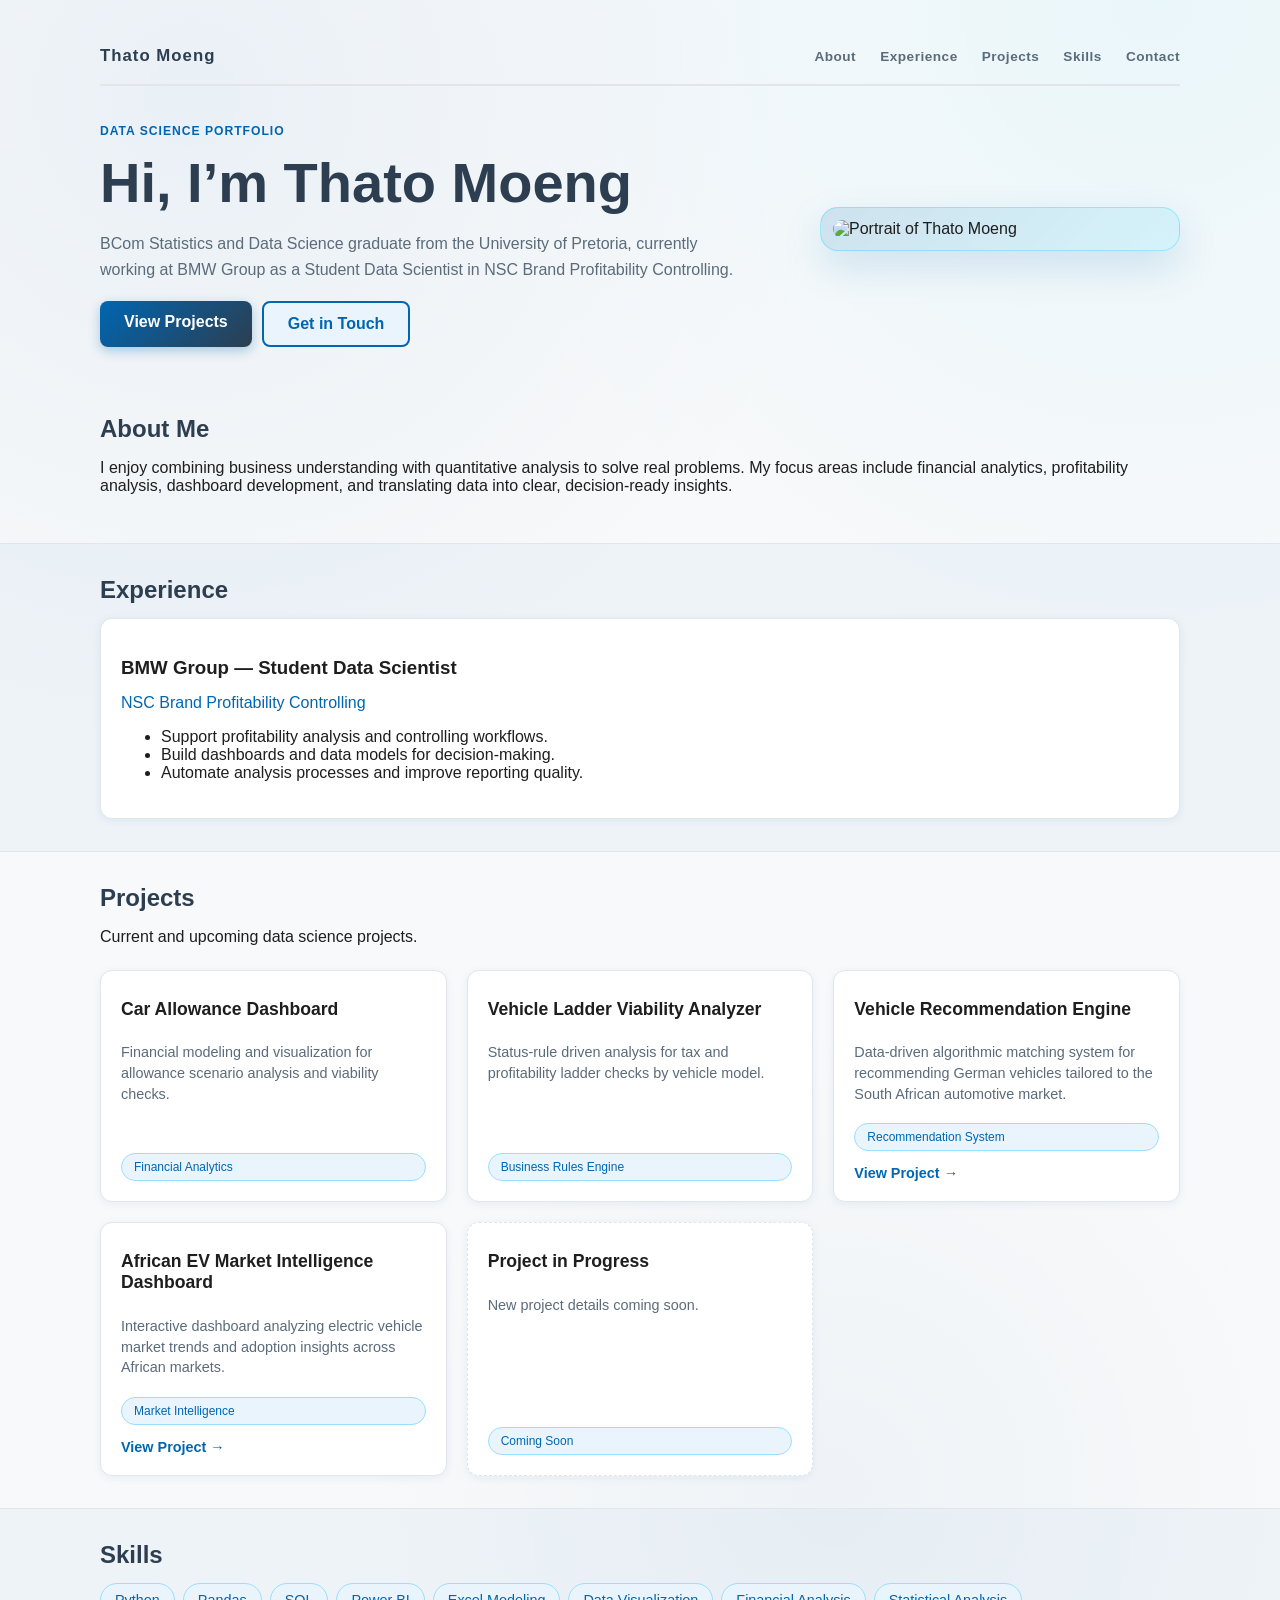
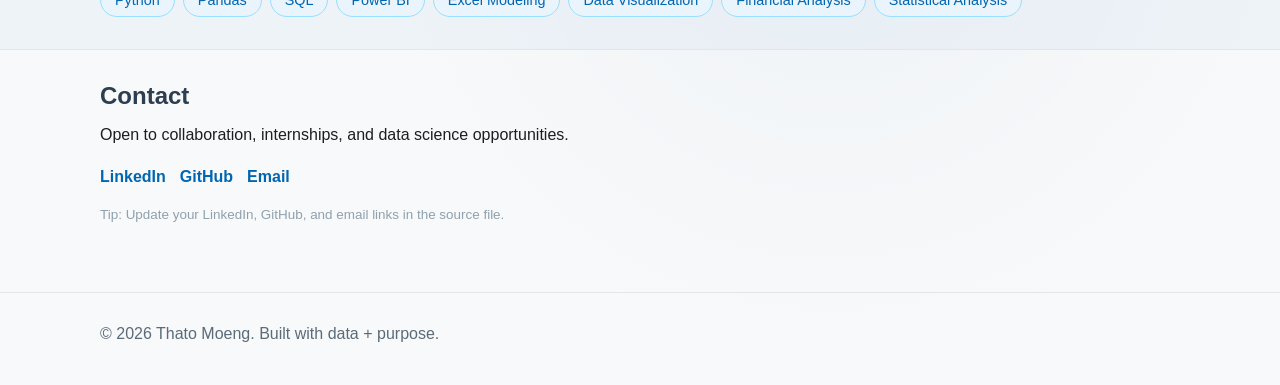
==== index.html @ dc2a7ce6 "Add files via upload" ====
<!doctype html>
<html lang="en">
<head>
  <meta charset="UTF-8" />
  <meta name="viewport" content="width=device-width, initial-scale=1.0" />
  <title>Thato Moeng | Data Science Portfolio</title>
  <meta name="description" content="Portfolio website for Thato Moeng, BCom Statistics and Data Science graduate and Student Data Scientist at BMW Group NSC." />
  <link rel="stylesheet" href="./styles.css" />
</head>
<body>
  <header class="hero">
    <nav class="nav container">
      <div class="brand">Thato Moeng</div>
      <div class="nav-links">
        <a href="#about">About</a>
        <a href="#experience">Experience</a>
        <a href="#projects">Projects</a>
        <a href="#skills">Skills</a>
        <a href="#contact">Contact</a>
      </div>
    </nav>

    <div class="hero-content container">
      <div class="hero-text">
        <p class="eyebrow">Data Science Portfolio</p>
        <h1>Hi, I’m Thato Moeng</h1>
        <p class="lead">
          BCom Statistics and Data Science graduate from the University of Pretoria,
          currently working at BMW Group as a Student Data Scientist in NSC Brand Profitability Controlling.
        </p>
        <div class="hero-actions">
          <a class="btn" href="#projects">View Projects</a>
          <a class="btn secondary" href="#contact">Get in Touch</a>
        </div>
      </div>
      <div class="hero-image-wrap">
        <img class="hero-image" src="./assets/images/thato-moeng.png" alt="Portrait of Thato Moeng" />
      </div>
    </div>
  </header>

  <main>
    <section id="about" class="section container">
      <h2>About Me</h2>
      <p>
        I enjoy combining business understanding with quantitative analysis to solve real problems.
        My focus areas include financial analytics, profitability analysis, dashboard development,
        and translating data into clear, decision-ready insights.
      </p>
    </section>

    <section id="experience" class="section section-alt">
      <div class="container">
        <h2>Experience</h2>
        <article class="card">
          <h3>BMW Group — Student Data Scientist</h3>
          <p class="meta">NSC Brand Profitability Controlling</p>
          <ul>
            <li>Support profitability analysis and controlling workflows.</li>
            <li>Build dashboards and data models for decision-making.</li>
            <li>Automate analysis processes and improve reporting quality.</li>
          </ul>
        </article>
      </div>
    </section>

    <section id="projects" class="section container">
      <div class="section-head">
        <h2>Projects</h2>
        <p>Current and upcoming data science projects.</p>
      </div>

      <div class="project-grid" id="projectGrid">
        <article class="project-card">
          <h3>Car Allowance Dashboard</h3>
          <p>Financial modeling and visualization for allowance scenario analysis and viability checks.</p>
          <span class="tag">Financial Analytics</span>
        </article>

        <article class="project-card">
          <h3>Vehicle Ladder Viability Analyzer</h3>
          <p>Status-rule driven analysis for tax and profitability ladder checks by vehicle model.</p>
          <span class="tag">Business Rules Engine</span>
        </article>

        <article class="project-card">
          <h3>Vehicle Recommendation Engine</h3>
          <p>Data-driven algorithmic matching system for recommending German vehicles tailored to the South African automotive market.</p>
          <span class="tag">Recommendation System</span>
          <a class="project-link" href="./projects/german-vehicle-recommendation/index.html" target="_blank" rel="noopener">View Project →</a>
        </article>

        <article class="project-card">
          <h3>African EV Market Intelligence Dashboard</h3>
          <p>Interactive dashboard analyzing electric vehicle market trends and adoption insights across African markets.</p>
          <span class="tag">Market Intelligence</span>
          <a class="project-link" href="./projects/ev-market-intelligence/dashboard.html" target="_blank" rel="noopener">View Project →</a>
        </article>

        <article class="project-card placeholder">
          <h3>Project in Progress</h3>
          <p>New project details coming soon.</p>
          <span class="tag">Coming Soon</span>
        </article>
      </div>
    </section>

    <section id="skills" class="section section-alt">
      <div class="container">
        <h2>Skills</h2>
        <div class="skills">
          <span>Python</span>
          <span>Pandas</span>
          <span>SQL</span>
          <span>Power BI</span>
          <span>Excel Modeling</span>
          <span>Data Visualization</span>
          <span>Financial Analysis</span>
          <span>Statistical Analysis</span>
        </div>
      </div>
    </section>

    <section id="contact" class="section container">
      <h2>Contact</h2>
      <p>
        Open to collaboration, internships, and data science opportunities.
      </p>
      <div class="contact-links">
        <a href="#" aria-label="LinkedIn">LinkedIn</a>
        <a href="#" aria-label="GitHub">GitHub</a>
        <a href="mailto:thato@example.com" aria-label="Email">Email</a>
      </div>
      <p class="tiny-note">Tip: Update your LinkedIn, GitHub, and email links in the source file.</p>
    </section>
  </main>

  <footer class="footer">
    <div class="container">
      <p>© <span id="year"></span> Thato Moeng. Built with data + purpose.</p>
    </div>
  </footer>

  <script src="./script.js"></script>
</body>
</html>
---- styles.css ----
:root {
  --bg: #F8F9FA;
  --panel: #FFFFFF;
  --text: #1E1E1E;
  --muted: #5B6B7A;
  --line: #E2E6EA;
  --primary: #0066B1;
  --secondary: #2C3E50;
  --accent: #00CFFF;
}

* { box-sizing: border-box; }

html, body {
  margin: 0;
  padding: 0;
  font-family: "Segoe UI", Arial, sans-serif;
  background:
    radial-gradient(circle at 15% 5%, rgba(0,102,177,.06), transparent 30%),
    radial-gradient(circle at 90% 0%, rgba(0,207,255,.06), transparent 30%),
    radial-gradient(circle at 65% 75%, rgba(0,102,177,.04), transparent 28%),
    var(--bg);
  color: var(--text);
}

.container {
  width: min(1080px, 92%);
  margin: 0 auto;
}

.hero {
  padding-bottom: 36px;
  padding-top: 28px;
}

.hero-text h1 {
  font-size: clamp(2.5rem, 5vw, 3.5rem);
  margin: 12px 0 8px;
  font-weight: 800;
}

.hero-subtitle {
  color: var(--primary);
  font-size: 1.3rem;
  font-weight: 600;
  margin: 0 0 16px;
}

.hero-content {
  margin-top: 26px;
  display: grid;
  grid-template-columns: 1.4fr .9fr;
  gap: 24px;
  align-items: center;
}

.nav {
  display: flex;
  justify-content: space-between;
  align-items: center;
  padding: 18px 0;
  border-bottom: 2px solid var(--line);
}

.brand {
  font-weight: 700;
  font-size: 1.05rem;
  letter-spacing: 1px;
  color: var(--secondary);
}

.nav-links {
  display: flex;
  gap: 24px;
  flex-wrap: wrap;
  align-items: center;
}

.nav-links a {
  color: var(--muted);
  text-decoration: none;
  font-size: .85rem;
  font-weight: 600;
  letter-spacing: 0.5px;
  transition: color 0.3s ease;
}

.nav-links a:hover {
  color: var(--primary);
}

.download-btn {
  padding: 10px 18px !important;
  font-size: .85rem !important;
}

.eyebrow {
  color: var(--primary);
  letter-spacing: .08em;
  text-transform: uppercase;
  font-size: .76rem;
  font-weight: 700;
}

h1 {
  margin: 8px 0 10px;
  font-size: clamp(2rem, 4vw, 3rem);
  color: var(--secondary);
}

.lead {
  max-width: 760px;
  color: var(--muted);
  line-height: 1.6;
}

.hero-image-wrap {
  justify-self: end;
  width: min(360px, 100%);
  border-radius: 18px;
  padding: 12px;
  background: linear-gradient(135deg, rgba(0,102,177,.15), rgba(0,207,255,.1));
  box-shadow: 0 16px 40px rgba(0, 102, 177, 0.15);
  border: 1px solid rgba(0, 207, 255, 0.3);
}

.hero-image {
  width: 100%;
  display: block;
  border-radius: 14px;
  object-fit: cover;
}

.hero-actions {
  margin-top: 18px;
  display: flex;
  gap: 10px;
  flex-wrap: wrap;
}

.btn {
  text-decoration: none;
  background: linear-gradient(135deg, var(--primary), var(--secondary));
  color: #ffffff;
  border-radius: 8px;
  padding: 12px 24px;
  font-weight: 600;
  transition: all 0.3s ease;
  box-shadow: 0 4px 12px rgba(0, 102, 177, 0.3);
}

.btn:hover {
  transform: translateY(-2px);
  box-shadow: 0 6px 20px rgba(0, 102, 177, 0.4);
}

.btn.secondary {
  background: #EAF4FC;
  color: var(--primary);
  border: 2px solid var(--primary);
  box-shadow: none;
}

.btn.secondary:hover {
  background: #DCEEFA;
}

.section {
  padding: 32px 0;
}

.section-alt {
  background: rgba(0, 102, 177, .04);
  border-top: 1px solid var(--line);
  border-bottom: 1px solid var(--line);
}

h2 {
  margin: 0 0 14px;
  color: var(--secondary);
}

.card,
.project-card {
  background: var(--panel);
  border: 1px solid var(--line);
  border-radius: 12px;
  padding: 20px;
  transition: all 0.3s ease;
  box-shadow: 0 2px 8px rgba(0, 102, 177, 0.08);
}

.card:hover,
.project-card:hover {
  transform: translateY(-4px);
  box-shadow: 0 8px 20px rgba(0, 102, 177, 0.15);
}

.meta {
  color: var(--primary);
  margin-top: -4px;
}

.muted {
  color: var(--muted);
}

.project-grid {
  display: grid;
  grid-template-columns: repeat(auto-fit, minmax(260px, 1fr));
  gap: 20px;
  margin-top: 24px;
}

.project-card {
  background: var(--panel);
  border: 1px solid var(--line);
  border-radius: 12px;
  padding: 20px;
  transition: all 0.3s ease;
  box-shadow: 0 2px 8px rgba(0, 102, 177, 0.08);
  display: flex;
  flex-direction: column;
}

.project-card:hover {
  transform: translateY(-4px);
  box-shadow: 0 8px 20px rgba(0, 102, 177, 0.15);
}

.project-icon {
  font-size: 2rem;
  margin-bottom: 8px;
}

.project-card h3 {
  margin: 8px 0;
  font-size: 1.1rem;
  color: var(--text);
}

.project-card p {
  color: var(--muted);
  line-height: 1.45;
  font-size: .9rem;
  flex-grow: 1;
}

.project-link {
  display: inline-block;
  margin-top: 14px;
  color: var(--primary);
  font-weight: 600;
  font-size: .9rem;
  text-decoration: none;
  transition: transform 0.2s ease, color 0.2s ease;
}

.project-link:hover {
  transform: translateX(4px);
  color: var(--accent);
  text-decoration: underline;
}

.tags {
  display: flex;
  flex-wrap: wrap;
  gap: 8px;
  margin: 12px 0;
}

.project-placeholder {
  width: 100%;
  height: 160px;
  border-radius: 8px;
  overflow: hidden;
  margin: 12px 0;
  background: linear-gradient(135deg, #DCEEFA, #EAF4FC);
}

.project-placeholder img {
  width: 100%;
  height: 100%;
  object-fit: cover;
}

.project-actions {
  display: flex;
  gap: 12px;
  margin-top: 12px;
}

.btn-link {
  color: var(--primary);
  text-decoration: none;
  font-size: .85rem;
  font-weight: 600;
  transition: all 0.3s ease;
  padding: 6px 0;
  border-bottom: 2px solid transparent;
}

.btn-link:hover {
  border-bottom-color: var(--primary);
}

.section-header {
  display: flex;
  justify-content: space-between;
  align-items: center;
  margin-bottom: 12px;
}

.view-all {
  color: var(--primary);
  text-decoration: none;
  font-size: .9rem;
  font-weight: 600;
}

.tag {
  display: inline-block;
  margin-top: 4px;
  padding: 6px 12px;
  border-radius: 20px;
  font-size: .75rem;
  background: #EAF4FC;
  border: 1px solid #99DFFF;
  color: var(--primary);
  font-weight: 500;
}

.project-card.placeholder {
  border-style: dashed;
}

.skills {
  display: flex;
  flex-wrap: wrap;
  gap: 8px;
}

.skills span {
  padding: 8px 14px;
  border-radius: 20px;
  background: #EAF4FC;
  border: 1px solid #99DFFF;
  color: var(--primary);
  font-size: .9rem;
  font-weight: 500;
  transition: all 0.3s ease;
}

.skills span:hover {
  transform: translateY(-2px);
  box-shadow: 0 4px 12px rgba(0, 102, 177, 0.2);
}

.contact-links {
  display: flex;
  gap: 14px;
  flex-wrap: wrap;
}

.contact-links a {
  color: var(--primary);
  text-decoration: none;
  font-weight: 600;
  transition: all 0.3s ease;
  padding: 8px 0;
}

.contact-links a:hover {
  color: var(--accent);
  opacity: 0.9;
}

.hero-meta {
  margin-top: 16px;
  display: flex;
  gap: 20px;
  flex-wrap: wrap;
}

.meta-item {
  font-size: .9rem;
  color: var(--muted);
}

.experience-card {
  background: var(--panel);
  border: 1px solid var(--line);
  border-radius: 12px;
  padding: 20px;
  margin-bottom: 16px;
  transition: all 0.3s ease;
  box-shadow: 0 2px 8px rgba(0, 102, 177, 0.08);
}

.experience-card:hover {
  box-shadow: 0 8px 20px rgba(0, 102, 177, 0.15);
}

.exp-header {
  display: flex;
  justify-content: space-between;
  align-items: start;
  margin-bottom: 8px;
}

.exp-header h3 {
  margin: 0;
  font-size: 1.05rem;
  color: var(--secondary);
}

.exp-header .meta {
  color: var(--primary);
  font-weight: 600;
  font-size: .9rem;
}

.tiny-note {
  color: #8FA0AF;
  font-size: .84rem;
}

.footer {
  border-top: 1px solid var(--line);
  margin-top: 24px;
  padding: 16px 0 26px;
  color: var(--muted);
}

@media (max-width: 900px) {
  .hero-content {
    grid-template-columns: 1fr;
  }

  .hero-image-wrap {
    justify-self: start;
    max-width: 290px;
  }
}
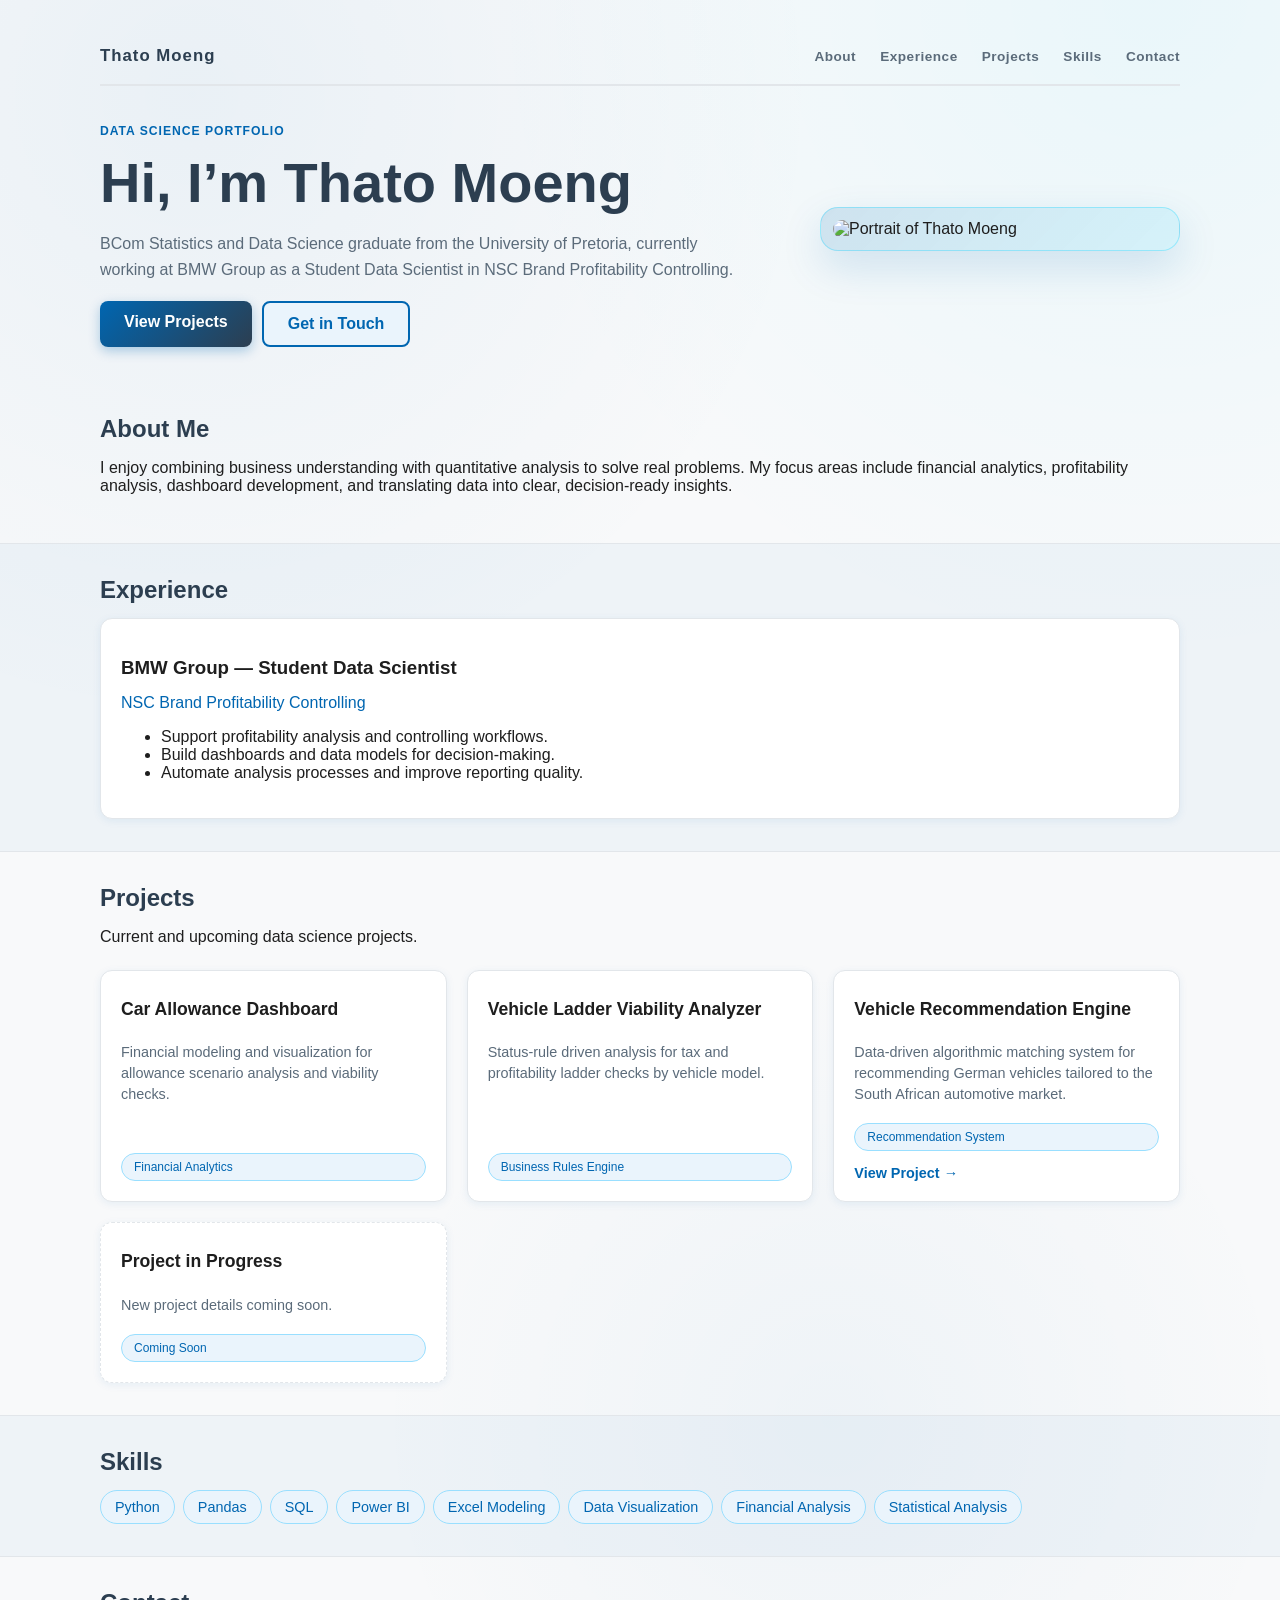
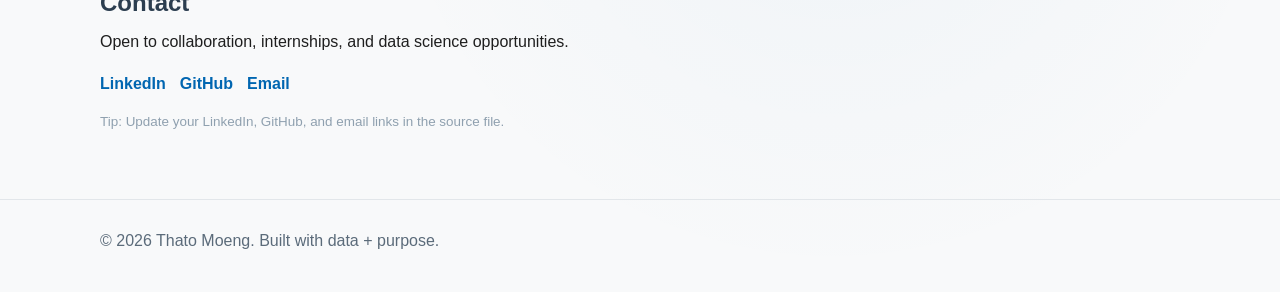
==== commit 02fc6193: "Add files via upload" ====
--- a/index.html
+++ b/index.html
@@ -87,14 +87,7 @@
           <h3>Vehicle Recommendation Engine</h3>
           <p>Data-driven algorithmic matching system for recommending German vehicles tailored to the South African automotive market.</p>
           <span class="tag">Recommendation System</span>
-          <a class="project-link" href="./projects/german-vehicle-recommendation/index.html" target="_blank" rel="noopener">View Project →</a>
-        </article>
-
-        <article class="project-card">
-          <h3>African EV Market Intelligence Dashboard</h3>
-          <p>Interactive dashboard analyzing electric vehicle market trends and adoption insights across African markets.</p>
-          <span class="tag">Market Intelligence</span>
-          <a class="project-link" href="./projects/ev-market-intelligence/dashboard.html" target="_blank" rel="noopener">View Project →</a>
+          <a class="project-link" href="https://thatomoeng-ds.github.io/vehicle-recommendation-system/" target="_blank" rel="noopener">View Project →</a>
         </article>
 
         <article class="project-card placeholder">
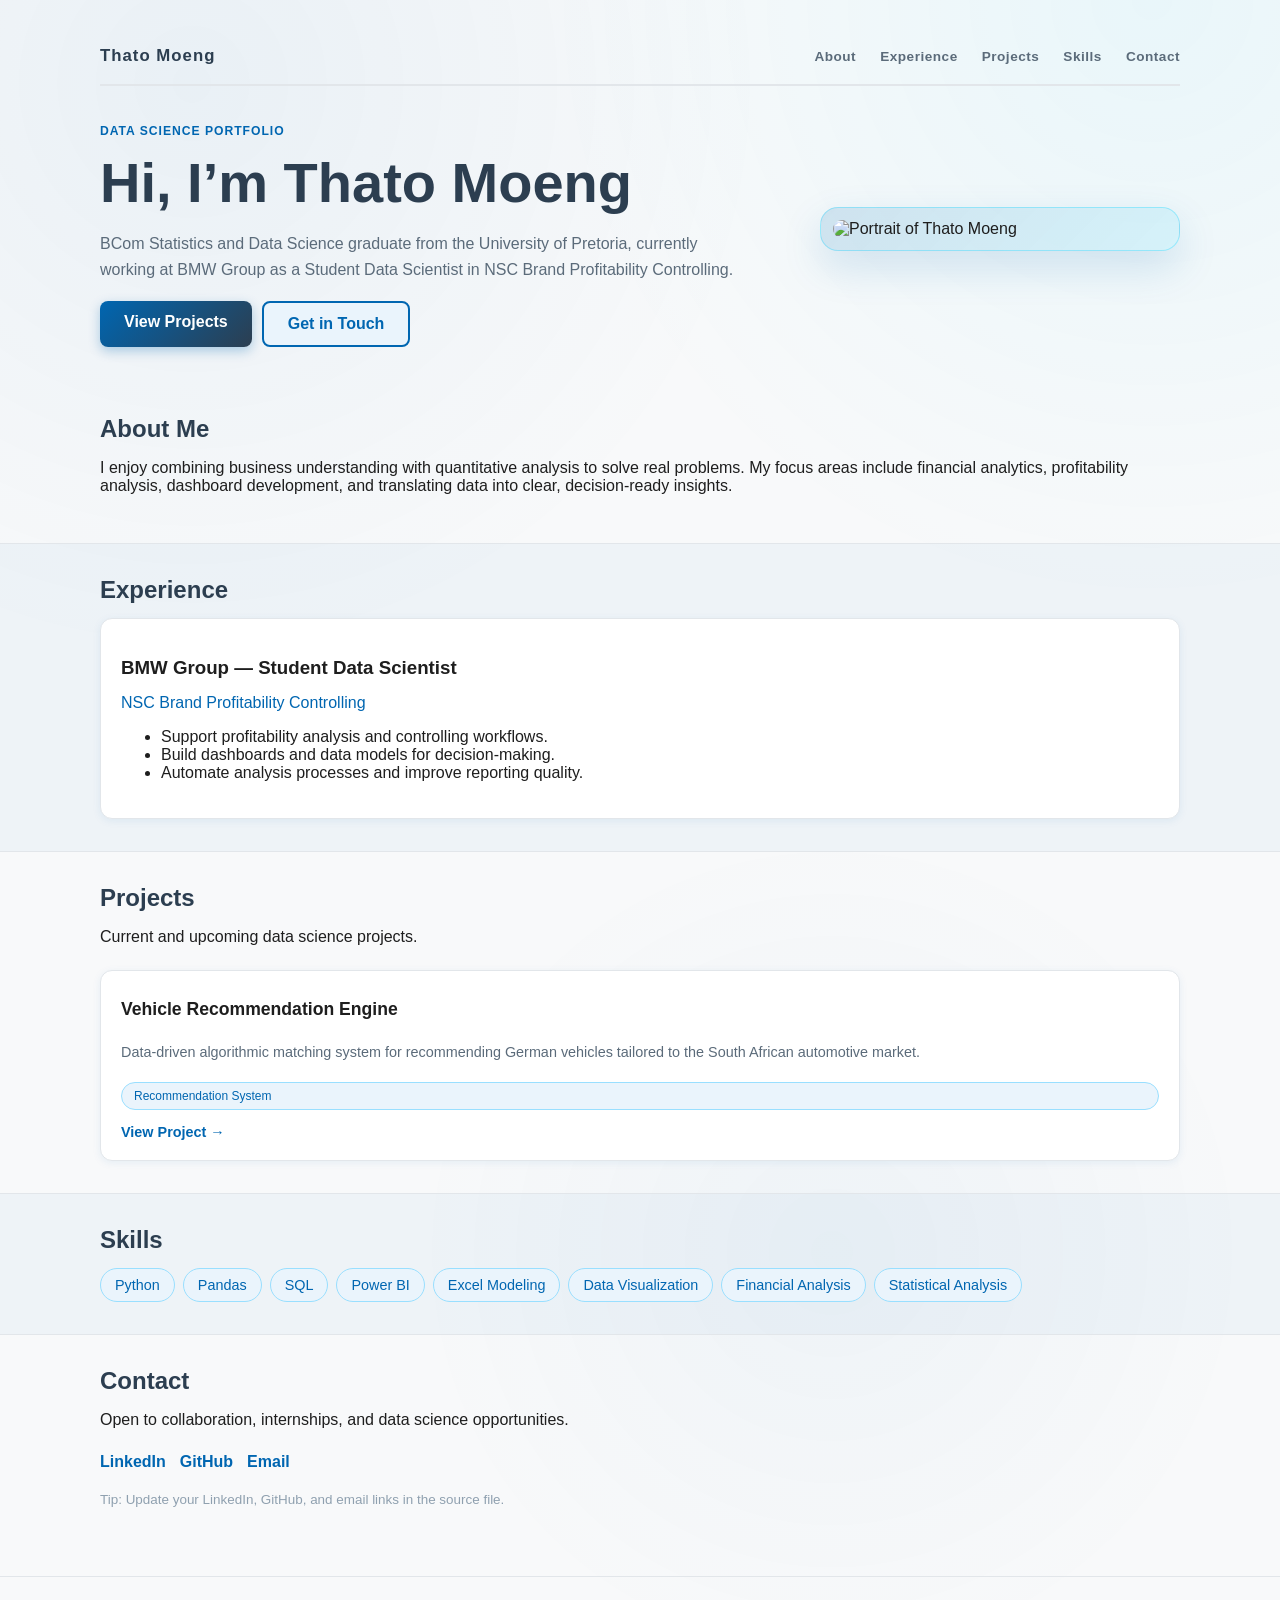
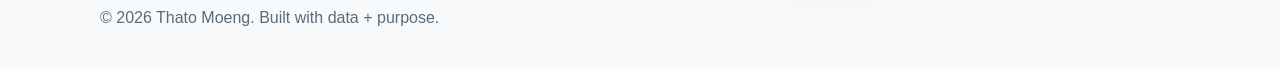
==== commit e85e92cd: "Add files via upload" ====
--- a/index.html
+++ b/index.html
@@ -72,28 +72,10 @@
 
       <div class="project-grid" id="projectGrid">
         <article class="project-card">
-          <h3>Car Allowance Dashboard</h3>
-          <p>Financial modeling and visualization for allowance scenario analysis and viability checks.</p>
-          <span class="tag">Financial Analytics</span>
-        </article>
-
-        <article class="project-card">
-          <h3>Vehicle Ladder Viability Analyzer</h3>
-          <p>Status-rule driven analysis for tax and profitability ladder checks by vehicle model.</p>
-          <span class="tag">Business Rules Engine</span>
-        </article>
-
-        <article class="project-card">
           <h3>Vehicle Recommendation Engine</h3>
           <p>Data-driven algorithmic matching system for recommending German vehicles tailored to the South African automotive market.</p>
           <span class="tag">Recommendation System</span>
           <a class="project-link" href="https://thatomoeng-ds.github.io/vehicle-recommendation-system/" target="_blank" rel="noopener">View Project →</a>
-        </article>
-
-        <article class="project-card placeholder">
-          <h3>Project in Progress</h3>
-          <p>New project details coming soon.</p>
-          <span class="tag">Coming Soon</span>
         </article>
       </div>
     </section>
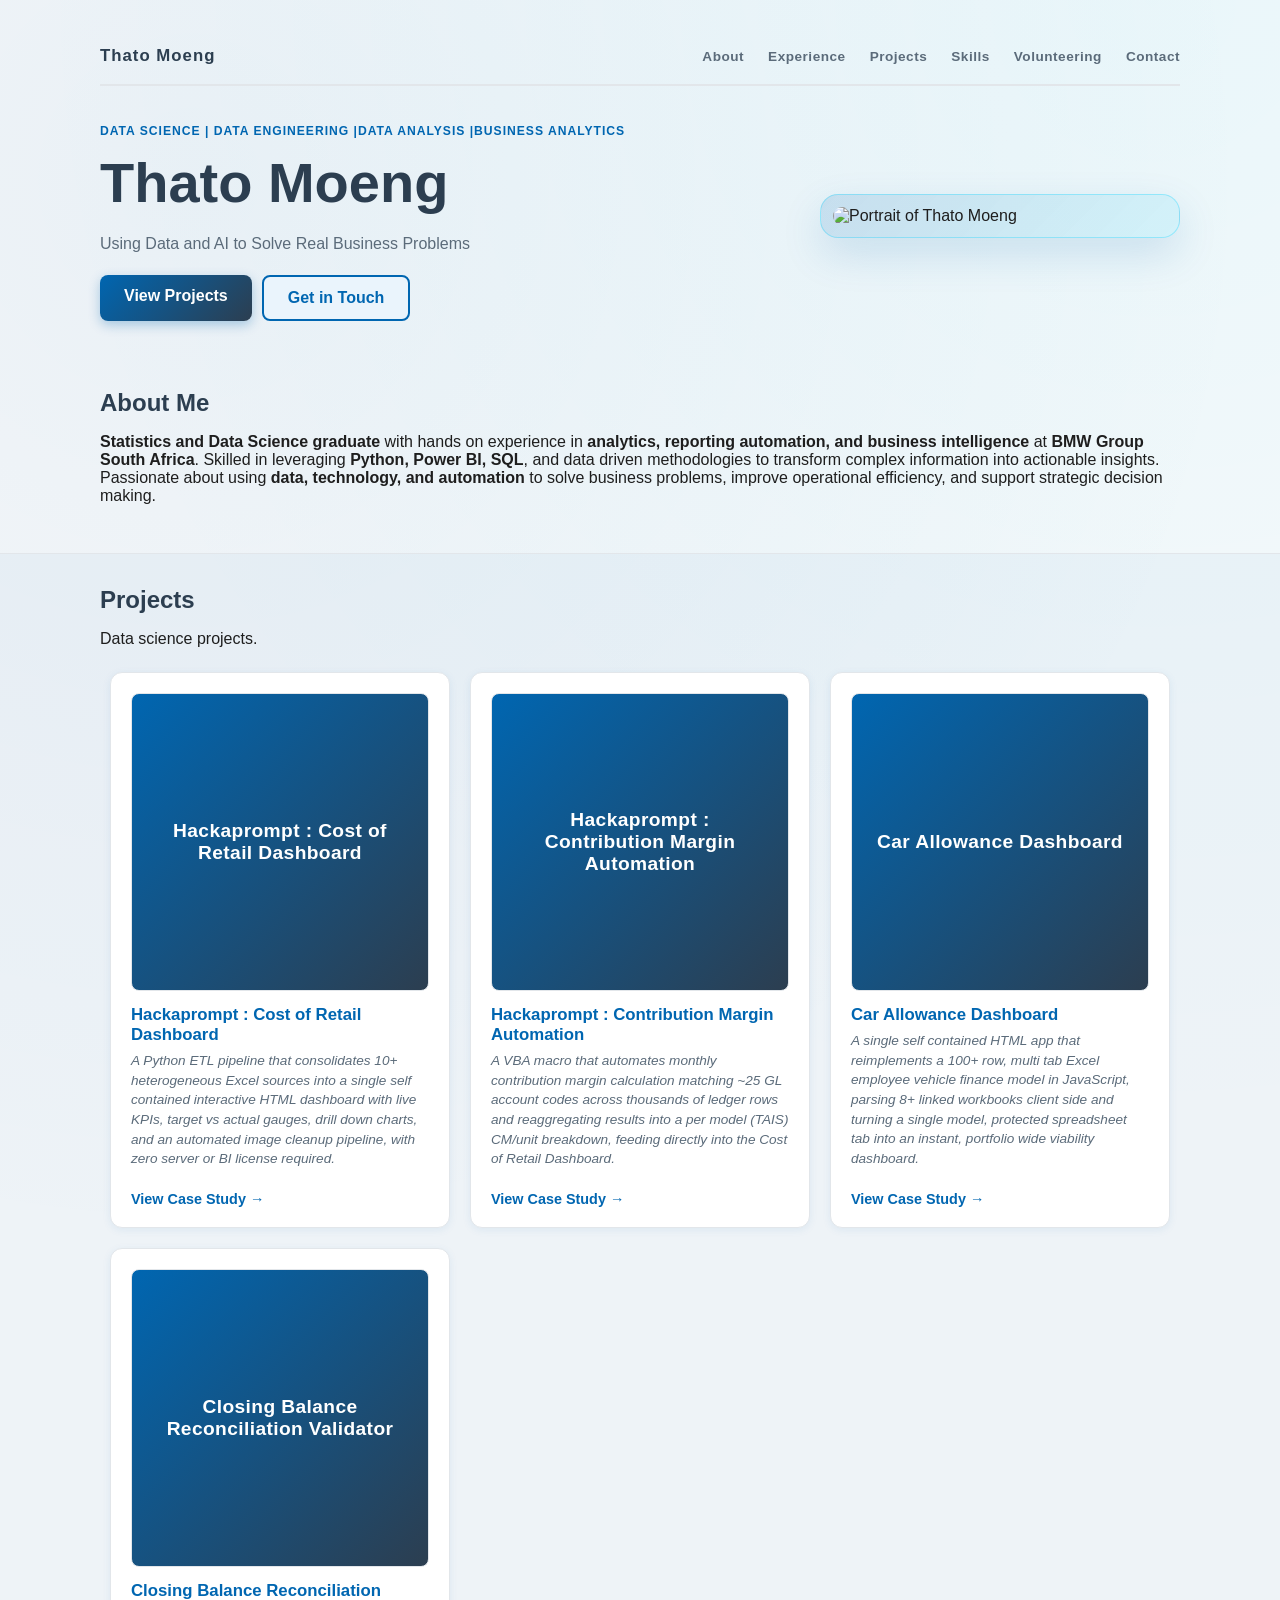
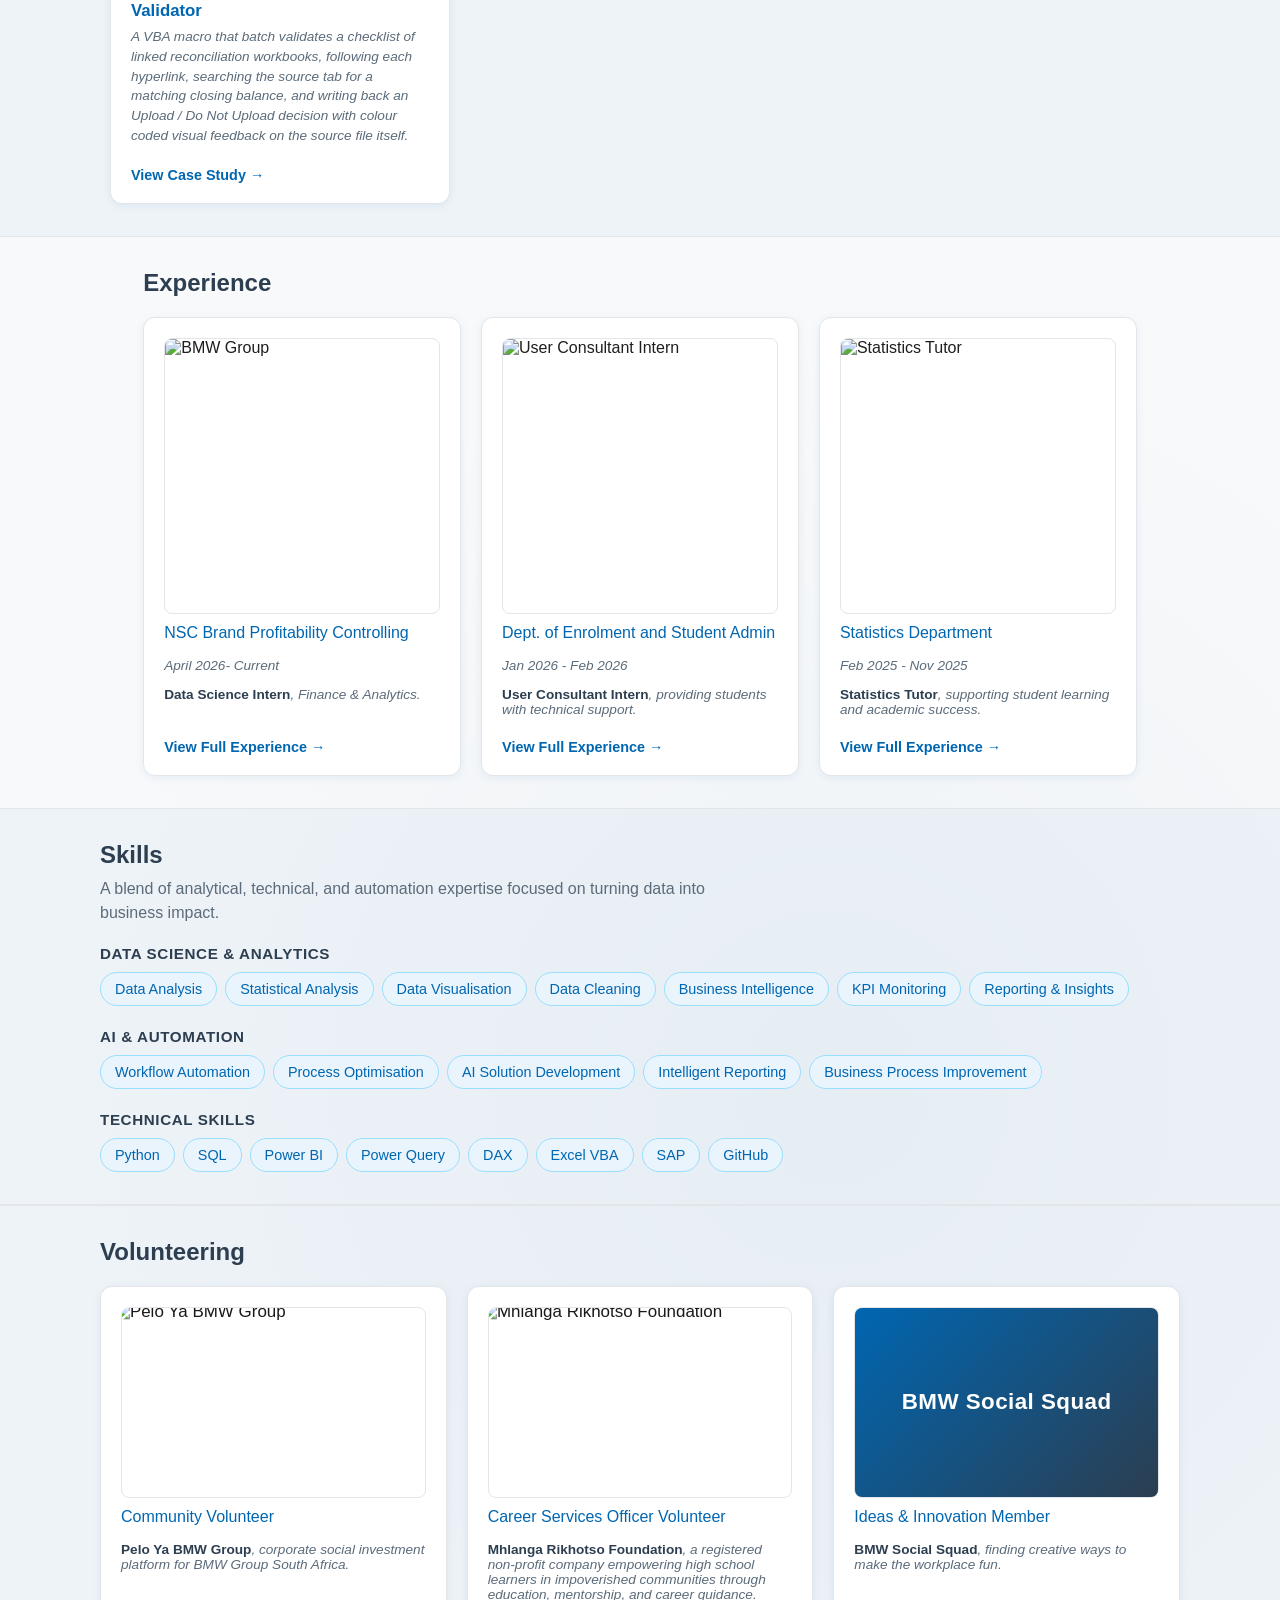
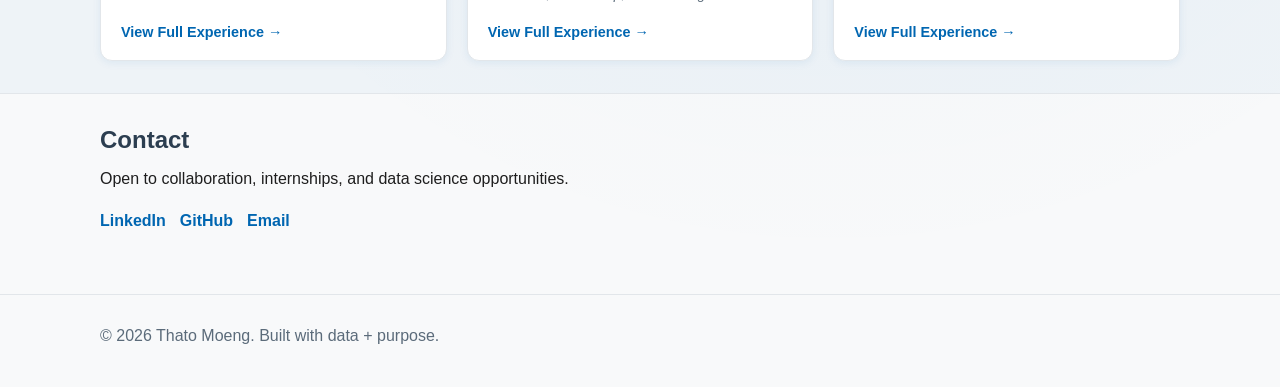
==== commit 11cef467: "Add files via upload" ====
--- a/index.html
+++ b/index.html
@@ -16,17 +16,17 @@
         <a href="#experience">Experience</a>
         <a href="#projects">Projects</a>
         <a href="#skills">Skills</a>
+        <a href="#volunteering">Volunteering</a>
         <a href="#contact">Contact</a>
       </div>
     </nav>
 
     <div class="hero-content container">
       <div class="hero-text">
-        <p class="eyebrow">Data Science Portfolio</p>
-        <h1>Hi, I’m Thato Moeng</h1>
+        <p class="eyebrow">Data Science | Data Engineering |Data Analysis |Business Analytics </p>
+        <h1>Thato Moeng</h1>
         <p class="lead">
-          BCom Statistics and Data Science graduate from the University of Pretoria,
-          currently working at BMW Group as a Student Data Scientist in NSC Brand Profitability Controlling.
+          Using Data and AI to Solve Real Business Problems
         </p>
         <div class="hero-actions">
           <a class="btn" href="#projects">View Projects</a>
@@ -43,55 +43,191 @@
     <section id="about" class="section container">
       <h2>About Me</h2>
       <p>
-        I enjoy combining business understanding with quantitative analysis to solve real problems.
-        My focus areas include financial analytics, profitability analysis, dashboard development,
-        and translating data into clear, decision-ready insights.
+        <strong>Statistics and Data Science graduate</strong> with hands on experience in
+        <strong>analytics, reporting automation, and business intelligence</strong> at
+        <strong>BMW Group South Africa</strong>. Skilled in leveraging
+        <strong>Python, Power BI, SQL</strong>, and data driven methodologies to transform
+        complex information into actionable insights. Passionate about using
+        <strong>data, technology, and automation</strong> to solve business problems,
+        improve operational efficiency, and support strategic decision making.
       </p>
     </section>
 
-    <section id="experience" class="section section-alt">
-      <div class="container">
-        <h2>Experience</h2>
-        <article class="card">
-          <h3>BMW Group — Student Data Scientist</h3>
-          <p class="meta">NSC Brand Profitability Controlling</p>
-          <ul>
-            <li>Support profitability analysis and controlling workflows.</li>
-            <li>Build dashboards and data models for decision-making.</li>
-            <li>Automate analysis processes and improve reporting quality.</li>
-          </ul>
-        </article>
-      </div>
-    </section>
-
-    <section id="projects" class="section container">
+    <section id="projects" class="section section-alt">
+      <div class="container">
       <div class="section-head">
         <h2>Projects</h2>
-        <p>Current and upcoming data science projects.</p>
+        <p>Data science projects.</p>
       </div>
 
       <div class="project-grid" id="projectGrid">
-        <article class="project-card">
-          <h3>Vehicle Recommendation Engine</h3>
-          <p>Data-driven algorithmic matching system for recommending German vehicles tailored to the South African automotive market.</p>
-          <span class="tag">Recommendation System</span>
-          <a class="project-link" href="https://thatomoeng-ds.github.io/vehicle-recommendation-system/" target="_blank" rel="noopener">View Project →</a>
-        </article>
+        <div class="project-card">
+          <div class="project-cover project-cover-text">
+            <span>Hackaprompt : Cost of Retail Dashboard</span>
+          </div>
+          <h3>Hackaprompt : Cost of Retail Dashboard</h3>
+          <p>
+            A Python ETL pipeline that consolidates 10+ heterogeneous Excel sources into a single
+            self contained interactive HTML dashboard with live KPIs, target vs actual gauges, drill down
+            charts, and an automated image cleanup pipeline, with zero server or BI license required.
+          </p>
+          <a class="project-link" href="./cordashboard.html">View Case Study →</a>
+        </div>
+
+        <div class="project-card">
+          <div class="project-cover project-cover-text">
+            <span>Hackaprompt : Contribution Margin Automation</span>
+          </div>
+          <h3>Hackaprompt : Contribution Margin Automation</h3>
+          <p>
+            A VBA macro that automates monthly contribution margin calculation matching ~25 GL account
+            codes across thousands of ledger rows and reaggregating results into a per model (TAIS)
+            CM/unit breakdown, feeding directly into the Cost of Retail Dashboard.
+          </p>
+          <a class="project-link" href="./contributionmargin.html">View Case Study →</a>
+        </div>
+
+        <div class="project-card">
+          <div class="project-cover project-cover-text">
+            <span>Car Allowance Dashboard</span>
+          </div>
+          <h3>Car Allowance Dashboard</h3>
+          <p>
+            A single self contained HTML app that reimplements a 100+ row, multi tab Excel employee
+            vehicle finance model in JavaScript, parsing 8+ linked workbooks client side and turning a
+            single model, protected spreadsheet tab into an instant, portfolio wide viability dashboard.
+          </p>
+          <a class="project-link" href="./carallowance.html">View Case Study →</a>
+        </div>
+
+        <div class="project-card">
+          <div class="project-cover project-cover-text">
+            <span>Closing Balance Reconciliation Validator</span>
+          </div>
+          <h3>Closing Balance Reconciliation Validator</h3>
+          <p>
+            A VBA macro that batch validates a checklist of linked reconciliation workbooks, following
+            each hyperlink, searching the source tab for a matching closing balance, and writing back an
+            Upload / Do Not Upload decision with colour coded visual feedback on the source file itself.
+          </p>
+          <a class="project-link" href="./balancevalidator.html">View Case Study →</a>
+        </div>
+      </div>
+      </div>
+    </section>
+
+    <section id="experience" class="section container">
+      <div class="container">
+        <h2>Experience</h2>
+        <div class="experience-grid">
+          <article class="card experience-card-square">
+            <div class="experience-cover">
+              <img src="./assets/images/bmwgroup.jpg" alt="BMW Group" />
+            </div>
+            <p class="meta">NSC Brand Profitability Controlling</p>
+            <p class="experience-caption">April 2026- Current</p>
+            <p class="experience-caption"><strong class="highlight-navy">Data Science Intern</strong>, Finance &amp; Analytics.</p>
+            <a class="project-link" href="./bmw_experience.html">View Full Experience →</a>
+          </article>
+
+          <article class="card experience-card-square">
+            <div class="experience-cover">
+              <img src="./assets/images/universityofpretoria.png" alt="User Consultant Intern" />
+            </div>
+            <p class="meta">Dept. of Enrolment and Student Admin</p>
+            <p class="experience-caption">Jan 2026 - Feb 2026</p>
+            <p class="experience-caption"><strong class="highlight-navy">User Consultant Intern</strong>, providing students with technical support.</p>
+            <a class="project-link" href="./user_consultant_intern.html">View Full Experience →</a>
+          </article>
+
+          <article class="card experience-card-square">
+            <div class="experience-cover">
+              <img src="./assets/images/universityofpretoria.png" alt="Statistics Tutor" />
+            </div>
+            <p class="meta">Statistics Department</p>
+            <p class="experience-caption">Feb 2025 - Nov 2025</p>
+            <p class="experience-caption"><strong class="highlight-navy">Statistics Tutor</strong>, supporting student learning and academic success.</p>
+            <a class="project-link" href="./statistics_tutor.html">View Full Experience →</a>
+          </article>
+        </div>
       </div>
     </section>
 
     <section id="skills" class="section section-alt">
       <div class="container">
         <h2>Skills</h2>
-        <div class="skills">
-          <span>Python</span>
-          <span>Pandas</span>
-          <span>SQL</span>
-          <span>Power BI</span>
-          <span>Excel Modeling</span>
-          <span>Data Visualization</span>
-          <span>Financial Analysis</span>
-          <span>Statistical Analysis</span>
+        <p class="section-intro">A blend of analytical, technical, and automation expertise focused on turning data into business impact.</p>
+
+        <div class="skills-group">
+          <h3>Data Science &amp; Analytics</h3>
+          <div class="skills">
+            <span>Data Analysis</span>
+            <span>Statistical Analysis</span>
+            <span>Data Visualisation</span>
+            <span>Data Cleaning</span>
+            <span>Business Intelligence</span>
+            <span>KPI Monitoring</span>
+            <span>Reporting &amp; Insights</span>
+          </div>
+        </div>
+
+        <div class="skills-group">
+          <h3>AI &amp; Automation</h3>
+          <div class="skills">
+            <span>Workflow Automation</span>
+            <span>Process Optimisation</span>
+            <span>AI Solution Development</span>
+            <span>Intelligent Reporting</span>
+            <span>Business Process Improvement</span>
+          </div>
+        </div>
+
+        <div class="skills-group">
+          <h3>Technical Skills</h3>
+          <div class="skills">
+            <span>Python</span>
+            <span>SQL</span>
+            <span>Power BI</span>
+            <span>Power Query</span>
+            <span>DAX</span>
+            <span>Excel VBA</span>
+            <span>SAP</span>
+            <span>GitHub</span>
+          </div>
+        </div>
+      </div>
+    </section>
+
+    <section id="volunteering" class="section section-alt">
+      <div class="container">
+        <h2>Volunteering</h2>
+        <div class="experience-grid">
+          <article class="card experience-card-square">
+            <div class="experience-cover experience-cover-wide">
+              <img src="./assets/images/bmwpelo.jpg" alt="Pelo Ya BMW Group" />
+            </div>
+            <p class="meta">Community Volunteer</p>
+            <p class="experience-caption"><strong class="highlight-navy">Pelo Ya BMW Group</strong>, corporate social investment platform for BMW Group South Africa.</p>
+            <a class="project-link" href="./peloyabmw.html">View Full Experience →</a>
+          </article>
+
+          <article class="card experience-card-square">
+            <div class="experience-cover experience-cover-wide">
+              <img src="./assets/images/mrf.jpg" alt="Mhlanga Rikhotso Foundation" />
+            </div>
+            <p class="meta">Career Services Officer Volunteer</p>
+            <p class="experience-caption"><strong class="highlight-navy">Mhlanga Rikhotso Foundation</strong>, a registered non-profit company empowering high school learners in impoverished communities through education, mentorship, and career guidance.</p>
+            <a class="project-link" href="./mrf.html">View Full Experience →</a>
+          </article>
+
+          <article class="card experience-card-square">
+            <div class="experience-cover experience-cover-wide experience-cover-text">
+              <span>BMW Social Squad</span>
+            </div>
+            <p class="meta">Ideas &amp; Innovation Member</p>
+            <p class="experience-caption"><strong class="highlight-navy">BMW Social Squad</strong>, finding creative ways to make the workplace fun.</p>
+            <a class="project-link" href="./social_squad.html">View Full Experience →</a>
+          </article>
         </div>
       </div>
     </section>
@@ -104,9 +240,8 @@
       <div class="contact-links">
         <a href="#" aria-label="LinkedIn">LinkedIn</a>
         <a href="#" aria-label="GitHub">GitHub</a>
-        <a href="mailto:thato@example.com" aria-label="Email">Email</a>
-      </div>
-      <p class="tiny-note">Tip: Update your LinkedIn, GitHub, and email links in the source file.</p>
+        <a href="mailto:moengt472@gmail.com" aria-label="Email">Email</a>
+      </div>
     </section>
   </main>
 
--- a/styles.css
+++ b/styles.css
@@ -196,6 +196,110 @@
   box-shadow: 0 8px 20px rgba(0, 102, 177, 0.15);
 }
 
+.experience-cover {
+  width: 100%;
+  aspect-ratio: 1 / 1;
+  border-radius: 8px;
+  overflow: hidden;
+  margin-bottom: 14px;
+  background: var(--panel);
+  border: 1px solid var(--line);
+  display: flex;
+  align-items: center;
+  justify-content: center;
+}
+
+.experience-cover img {
+  width: 100%;
+  height: 100%;
+  display: block;
+  object-fit: cover;
+  object-position: center;
+  transform: scale(1.00);
+  image-rendering: -webkit-optimize-contrast;
+  image-rendering: crisp-edges;
+}
+
+.experience-cover-wide {
+  aspect-ratio: 16 / 10;
+}
+
+.experience-cover-wide img {
+  transform: scale(1.06);
+  transition: transform 0.4s ease, filter 0.4s ease;
+  filter: saturate(1.1) contrast(1.05);
+}
+
+.experience-card-square:has(.experience-cover-wide):hover .experience-cover-wide img {
+  transform: scale(1.12);
+  filter: saturate(1.2) contrast(1.08);
+}
+
+.experience-cover-text {
+  display: flex;
+  align-items: center;
+  justify-content: center;
+  background: linear-gradient(135deg, var(--primary), var(--secondary));
+  transition: transform 0.4s ease;
+}
+
+.experience-cover-text span {
+  color: #ffffff;
+  font-weight: 800;
+  font-size: 1.4rem;
+  letter-spacing: .02em;
+  text-align: center;
+  padding: 0 16px;
+}
+
+.experience-card-square:has(.experience-cover-text):hover .experience-cover-text {
+  transform: scale(1.03);
+}
+
+.experience-card-square {
+  max-width: 340px;
+  height: 100%;
+  display: flex;
+  flex-direction: column;
+}
+
+.experience-card-square:has(.experience-cover-wide) {
+  max-width: 480px;
+}
+
+.experience-card-square .project-link {
+  margin-top: auto;
+  padding-top: 8px;
+}
+
+.experience-grid {
+  display: grid;
+  grid-template-columns: repeat(auto-fit, minmax(260px, 1fr));
+  align-items: stretch;
+  gap: 20px;
+  margin-top: 20px;
+}
+
+@media (max-width: 900px) {
+  .experience-grid {
+    grid-template-columns: repeat(auto-fit, minmax(260px, 340px));
+  }
+}
+
+
+.experience-caption {
+  color: var(--muted);
+  font-size: .85rem;
+  font-style: italic;
+  margin: 0 0 14px;
+}
+
+.highlight-navy {
+  color: var(--secondary);
+  font-style: normal;
+  font-weight: 700;
+}
+
 .meta {
   color: var(--primary);
   margin-top: -4px;
@@ -207,10 +311,25 @@
 
 .project-grid {
   display: grid;
-  grid-template-columns: repeat(auto-fit, minmax(260px, 1fr));
+  grid-template-columns: repeat(3, minmax(260px, 340px));
+  justify-content: center;
+  align-items: stretch;
   gap: 20px;
   margin-top: 24px;
 }
+
+@media (max-width: 900px) {
+  .project-grid {
+    grid-template-columns: repeat(2, minmax(260px, 340px));
+  }
+}
+
+@media (max-width: 600px) {
+  .project-grid {
+    grid-template-columns: minmax(260px, 340px);
+  }
+}
+
 
 .project-card {
   background: var(--panel);
@@ -221,6 +340,8 @@
   box-shadow: 0 2px 8px rgba(0, 102, 177, 0.08);
   display: flex;
   flex-direction: column;
+  max-width: 340px;
+  height: 100%;
 }
 
 .project-card:hover {
@@ -233,22 +354,59 @@
   margin-bottom: 8px;
 }
 
+.project-cover {
+  width: 100%;
+  aspect-ratio: 1 / 1;
+  border-radius: 8px;
+  overflow: hidden;
+  margin-bottom: 14px;
+  background: var(--panel);
+  border: 1px solid var(--line);
+}
+
+.project-cover-text {
+  display: flex;
+  align-items: center;
+  justify-content: center;
+  background: linear-gradient(135deg, var(--primary), var(--secondary));
+}
+
+.project-cover-text span {
+  color: #ffffff;
+  font-weight: 800;
+  font-size: 1.2rem;
+  letter-spacing: .02em;
+  text-align: center;
+  padding: 0 16px;
+}
+
+.project-cover img {
+  width: 100%;
+  height: 100%;
+  display: block;
+  object-fit: fill;
+  object-position: center;
+}
+
 .project-card h3 {
-  margin: 8px 0;
-  font-size: 1.1rem;
-  color: var(--text);
+  margin: 0 0 6px;
+  font-size: 1.05rem;
+  color: var(--primary);
+  font-weight: 700;
 }
 
 .project-card p {
   color: var(--muted);
   line-height: 1.45;
-  font-size: .9rem;
-  flex-grow: 1;
+  font-size: .85rem;
+  font-style: italic;
+  margin: 0 0 14px;
 }
 
 .project-link {
   display: inline-block;
-  margin-top: 14px;
+  margin-top: auto;
+  padding-top: 8px;
   color: var(--primary);
   font-weight: 600;
   font-size: .9rem;
@@ -334,6 +492,30 @@
   border-style: dashed;
 }
 
+.section-intro {
+  color: var(--muted);
+  max-width: 640px;
+  margin: -6px 0 20px;
+  line-height: 1.5;
+}
+
+.skills-group {
+  margin-bottom: 22px;
+}
+
+.skills-group:last-child {
+  margin-bottom: 0;
+}
+
+.skills-group h3 {
+  font-size: .95rem;
+  font-weight: 700;
+  color: var(--secondary);
+  margin: 0 0 10px;
+  text-transform: uppercase;
+  letter-spacing: .04em;
+}
+
 .skills {
   display: flex;
   flex-wrap: wrap;
@@ -425,6 +607,144 @@
   font-size: .84rem;
 }
 
+.flow-diagram {
+  display: flex;
+  align-items: stretch;
+  flex-wrap: wrap;
+  gap: 12px;
+  margin-top: 16px;
+  padding: 20px;
+  background: var(--panel);
+  border: 1px solid var(--line);
+  border-radius: 12px;
+}
+
+.flow-step {
+  flex: 1 1 160px;
+  min-width: 140px;
+  background: var(--bg);
+  border: 1px solid var(--line);
+  border-radius: 10px;
+  padding: 14px 12px;
+  text-align: center;
+  display: flex;
+  flex-direction: column;
+  align-items: center;
+  gap: 4px;
+}
+
+.flow-icon {
+  font-size: 1.6rem;
+  line-height: 1;
+}
+
+.flow-label {
+  font-weight: 700;
+  font-size: .88rem;
+  color: var(--secondary);
+}
+
+.flow-sub {
+  font-size: .74rem;
+  color: var(--muted);
+  line-height: 1.3;
+}
+
+.flow-arrow {
+  display: flex;
+  align-items: center;
+  justify-content: center;
+  font-size: 1.4rem;
+  color: var(--primary);
+  font-weight: 700;
+  flex: 0 0 auto;
+}
+
+@media (max-width: 900px) {
+  .flow-diagram {
+    flex-direction: column;
+  }
+  .flow-arrow {
+    transform: rotate(90deg);
+  }
+}
+
+.flow-diagram-columns {
+  align-items: stretch;
+}
+
+.flow-col {
+  flex: 1 1 220px;
+  min-width: 220px;
+  display: flex;
+  flex-direction: column;
+  gap: 10px;
+}
+
+.flow-col-title {
+  font-size: .78rem;
+  font-weight: 800;
+  color: var(--primary);
+  text-transform: uppercase;
+  letter-spacing: .04em;
+  text-align: center;
+  margin-bottom: 2px;
+}
+
+.flow-col .flow-step {
+  flex: 1 1 auto;
+  min-width: 0;
+}
+
+.flow-arrow-col {
+  align-self: center;
+  flex: 0 0 auto;
+}
+
+@media (max-width: 900px) {
+  .flow-diagram-columns {
+    flex-direction: column;
+  }
+  .flow-arrow-col {
+    transform: rotate(90deg);
+  }
+}
+
+.tech-highlights {
+  display: grid;
+  grid-template-columns: repeat(auto-fit, minmax(220px, 1fr));
+  gap: 14px;
+  margin-top: 16px;
+}
+
+.tech-chip {
+  display: flex;
+  align-items: center;
+  gap: 12px;
+  background: var(--panel);
+  border: 1px solid var(--line);
+  border-left: 4px solid var(--primary);
+  border-radius: 10px;
+  padding: 12px 16px;
+  box-shadow: 0 2px 8px rgba(0, 102, 177, 0.06);
+}
+
+.tech-chip-num {
+  font-size: 1.25rem;
+  font-weight: 800;
+  color: var(--primary);
+  flex: 0 0 auto;
+  min-width: 44px;
+  text-align: center;
+}
+
+.tech-chip-label {
+  font-size: .88rem;
+  color: var(--text);
+  font-weight: 600;
+  line-height: 1.3;
+}
+
 .footer {
   border-top: 1px solid var(--line);
   margin-top: 24px;
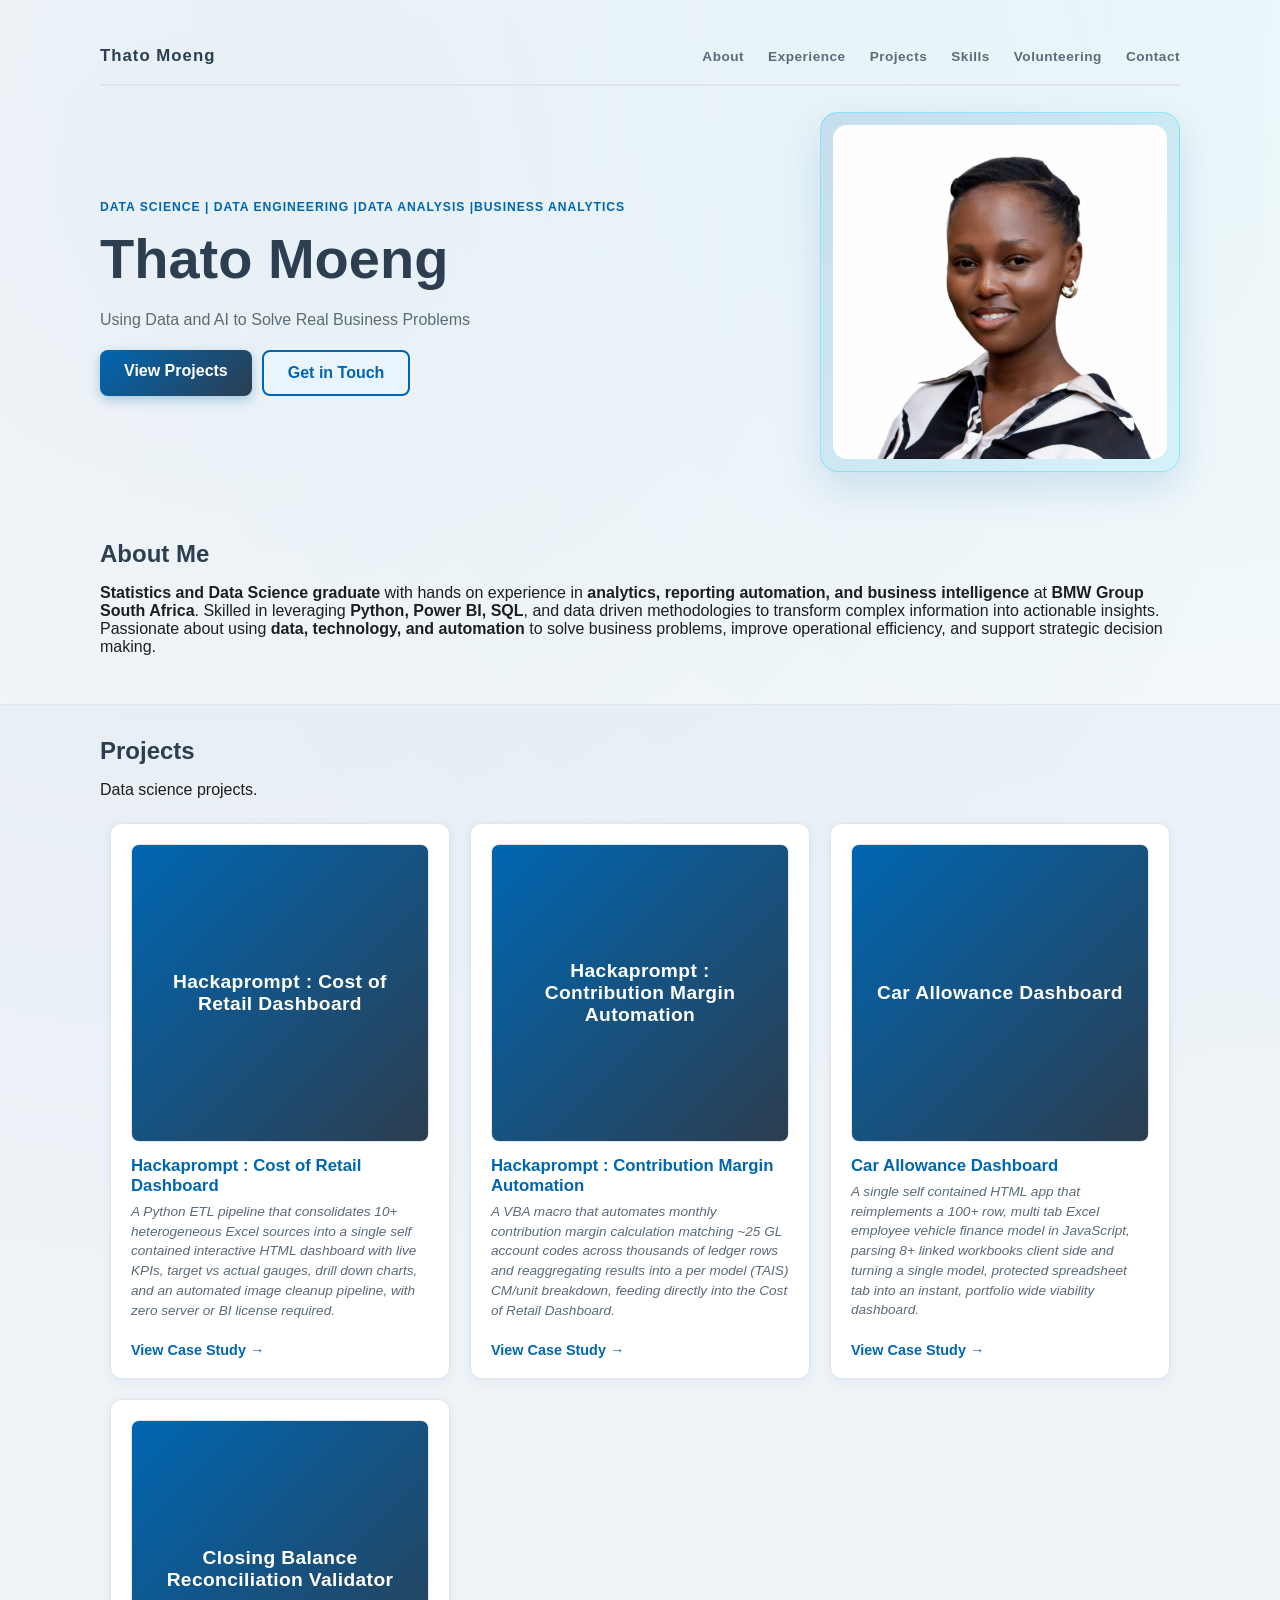
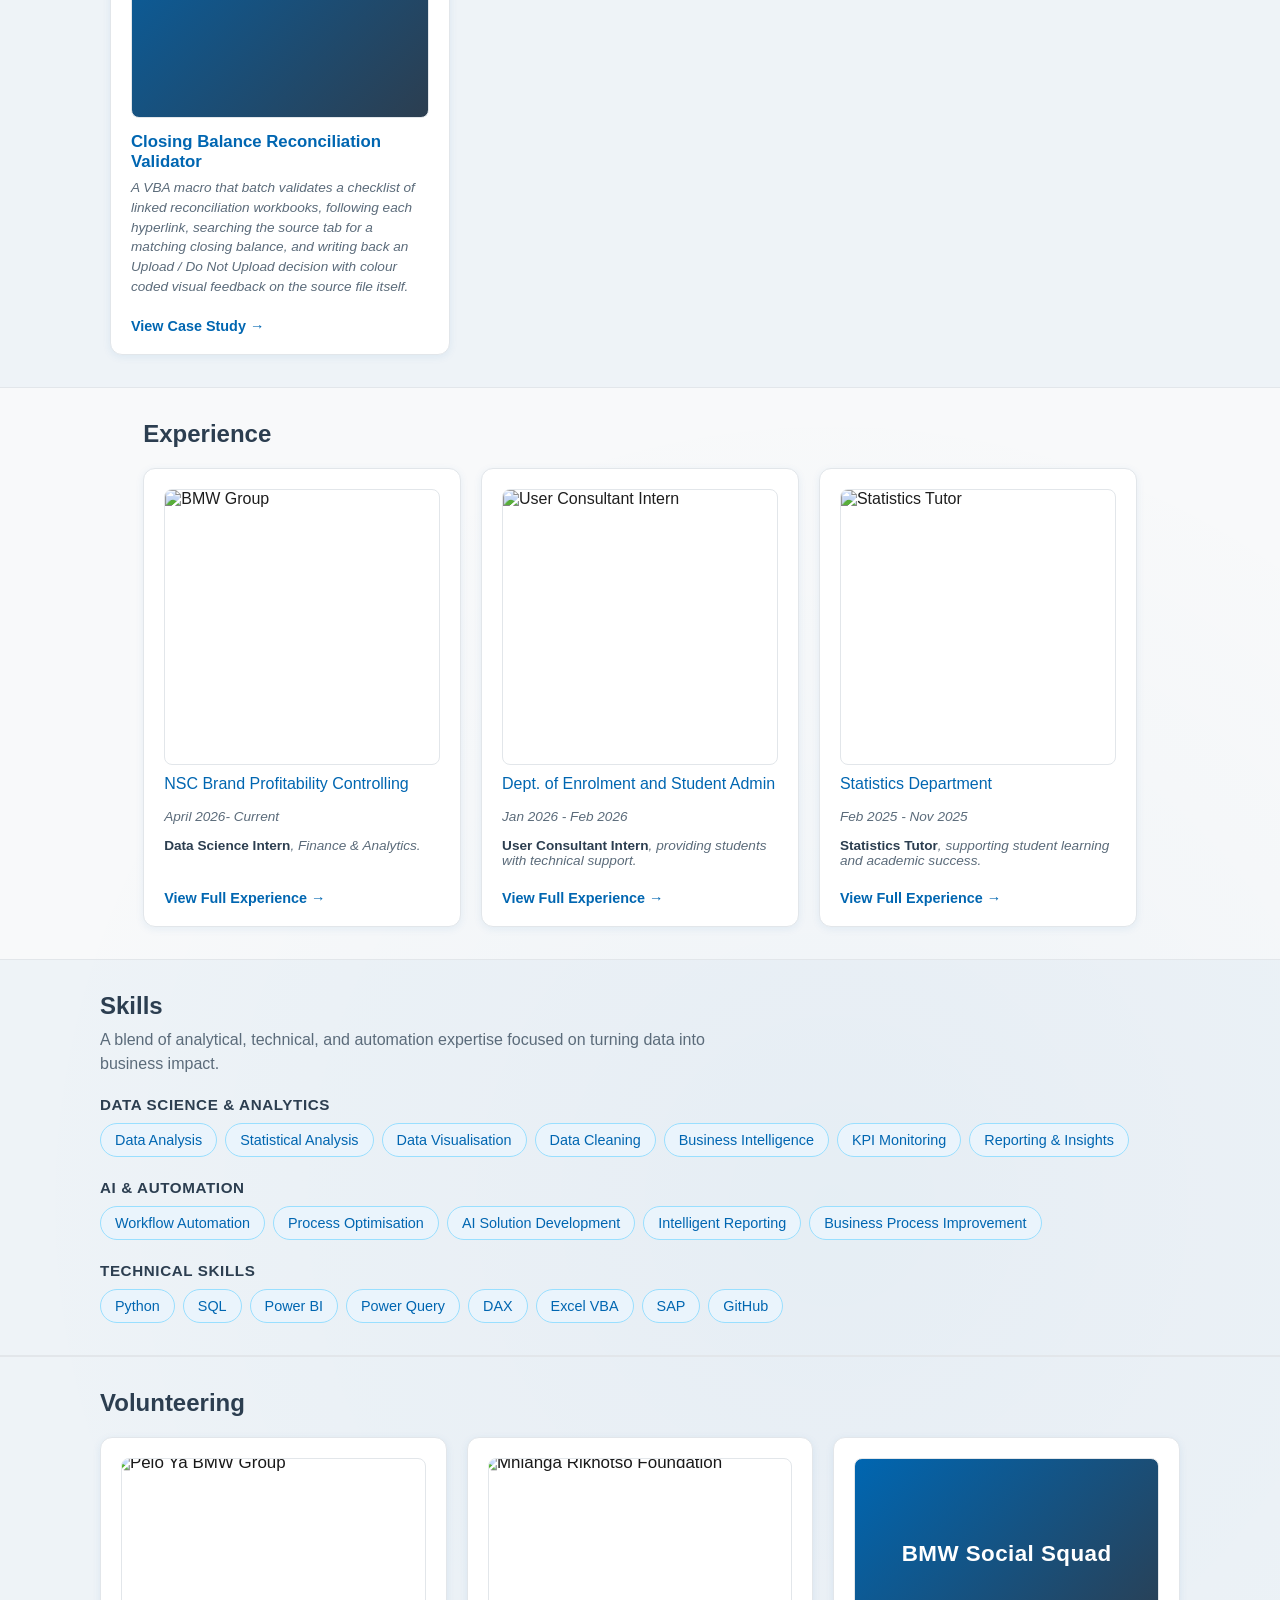
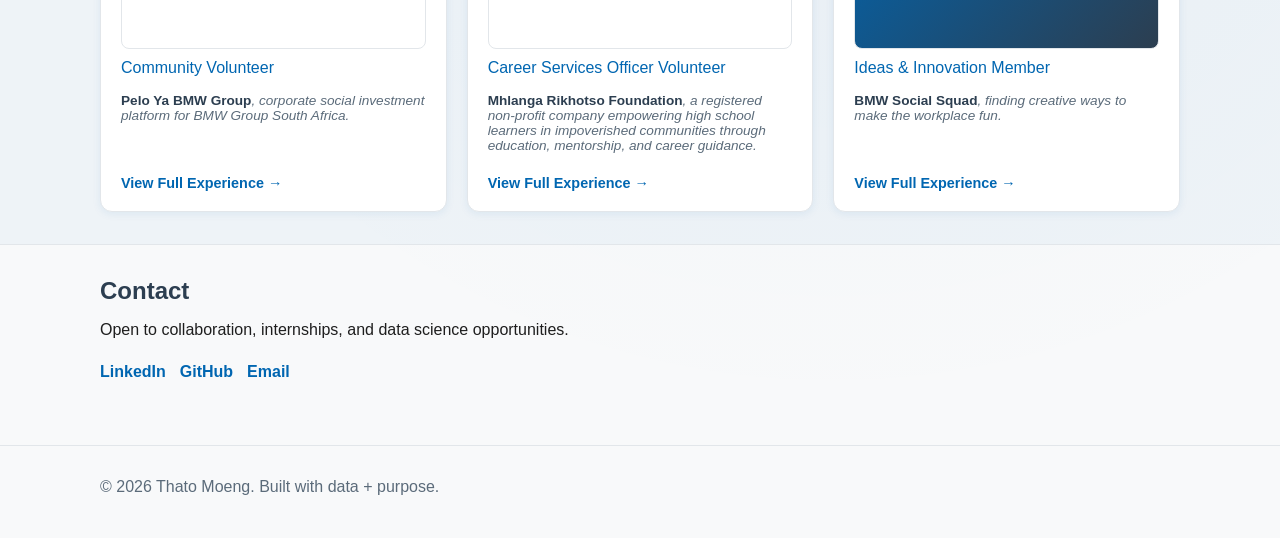
==== commit 065f1b26: "Update index.html" ====
--- a/index.html
+++ b/index.html
@@ -34,7 +34,7 @@
         </div>
       </div>
       <div class="hero-image-wrap">
-        <img class="hero-image" src="./assets/images/thato-moeng.png" alt="Portrait of Thato Moeng" />
+        <img class="hero-image" src="thato-moeng.png" alt="Portrait of Thato Moeng" />
       </div>
     </div>
   </header>
@@ -122,7 +122,7 @@
         <div class="experience-grid">
           <article class="card experience-card-square">
             <div class="experience-cover">
-              <img src="./assets/images/bmwgroup.jpg" alt="BMW Group" />
+              <img src="bmwgroup.jpg" alt="BMW Group" />
             </div>
             <p class="meta">NSC Brand Profitability Controlling</p>
             <p class="experience-caption">April 2026- Current</p>
@@ -132,7 +132,7 @@
 
           <article class="card experience-card-square">
             <div class="experience-cover">
-              <img src="./assets/images/universityofpretoria.png" alt="User Consultant Intern" />
+              <img src="universityofpretoria.png" alt="User Consultant Intern" />
             </div>
             <p class="meta">Dept. of Enrolment and Student Admin</p>
             <p class="experience-caption">Jan 2026 - Feb 2026</p>
@@ -142,7 +142,7 @@
 
           <article class="card experience-card-square">
             <div class="experience-cover">
-              <img src="./assets/images/universityofpretoria.png" alt="Statistics Tutor" />
+              <img src="universityofpretoria.png" alt="Statistics Tutor" />
             </div>
             <p class="meta">Statistics Department</p>
             <p class="experience-caption">Feb 2025 - Nov 2025</p>
@@ -204,7 +204,7 @@
         <div class="experience-grid">
           <article class="card experience-card-square">
             <div class="experience-cover experience-cover-wide">
-              <img src="./assets/images/bmwpelo.jpg" alt="Pelo Ya BMW Group" />
+              <img src="bmwpelo.jpg" alt="Pelo Ya BMW Group" />
             </div>
             <p class="meta">Community Volunteer</p>
             <p class="experience-caption"><strong class="highlight-navy">Pelo Ya BMW Group</strong>, corporate social investment platform for BMW Group South Africa.</p>
@@ -213,7 +213,7 @@
 
           <article class="card experience-card-square">
             <div class="experience-cover experience-cover-wide">
-              <img src="./assets/images/mrf.jpg" alt="Mhlanga Rikhotso Foundation" />
+              <img src="mrf.jpg" alt="Mhlanga Rikhotso Foundation" />
             </div>
             <p class="meta">Career Services Officer Volunteer</p>
             <p class="experience-caption"><strong class="highlight-navy">Mhlanga Rikhotso Foundation</strong>, a registered non-profit company empowering high school learners in impoverished communities through education, mentorship, and career guidance.</p>
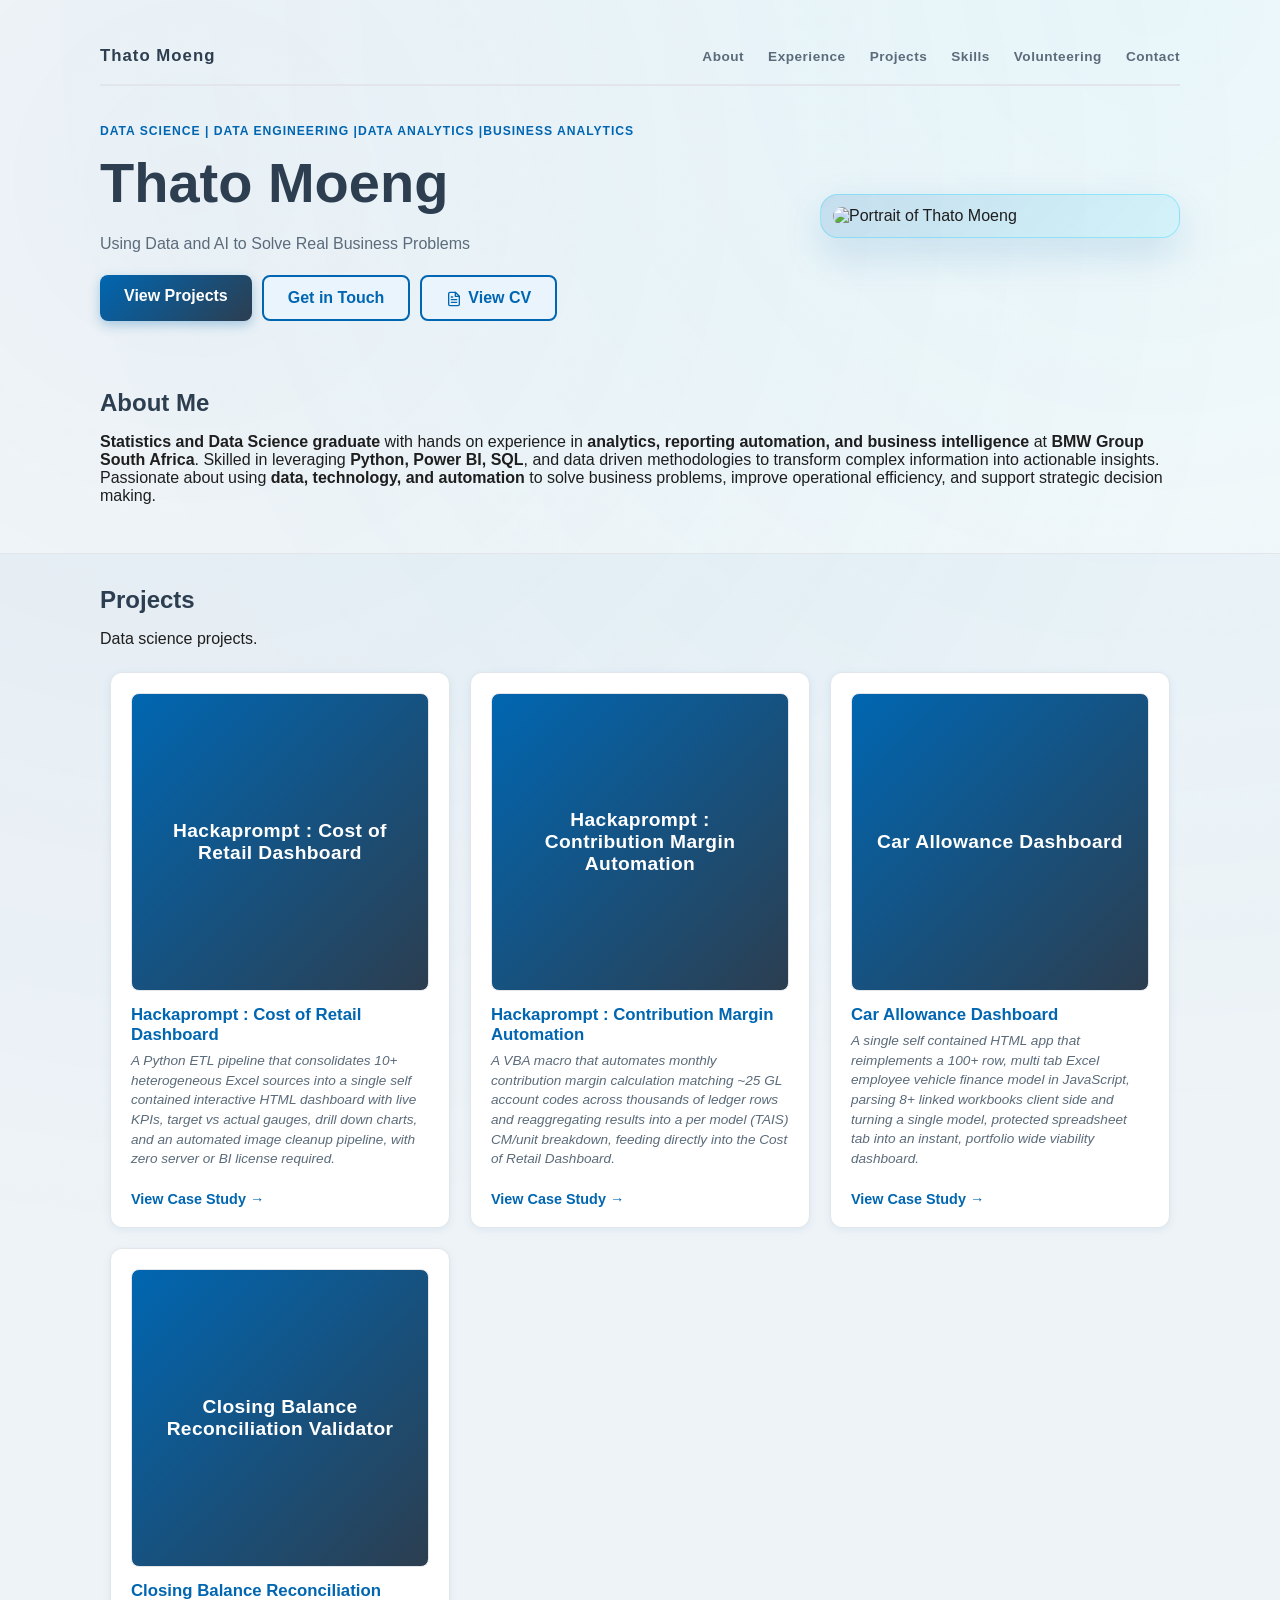
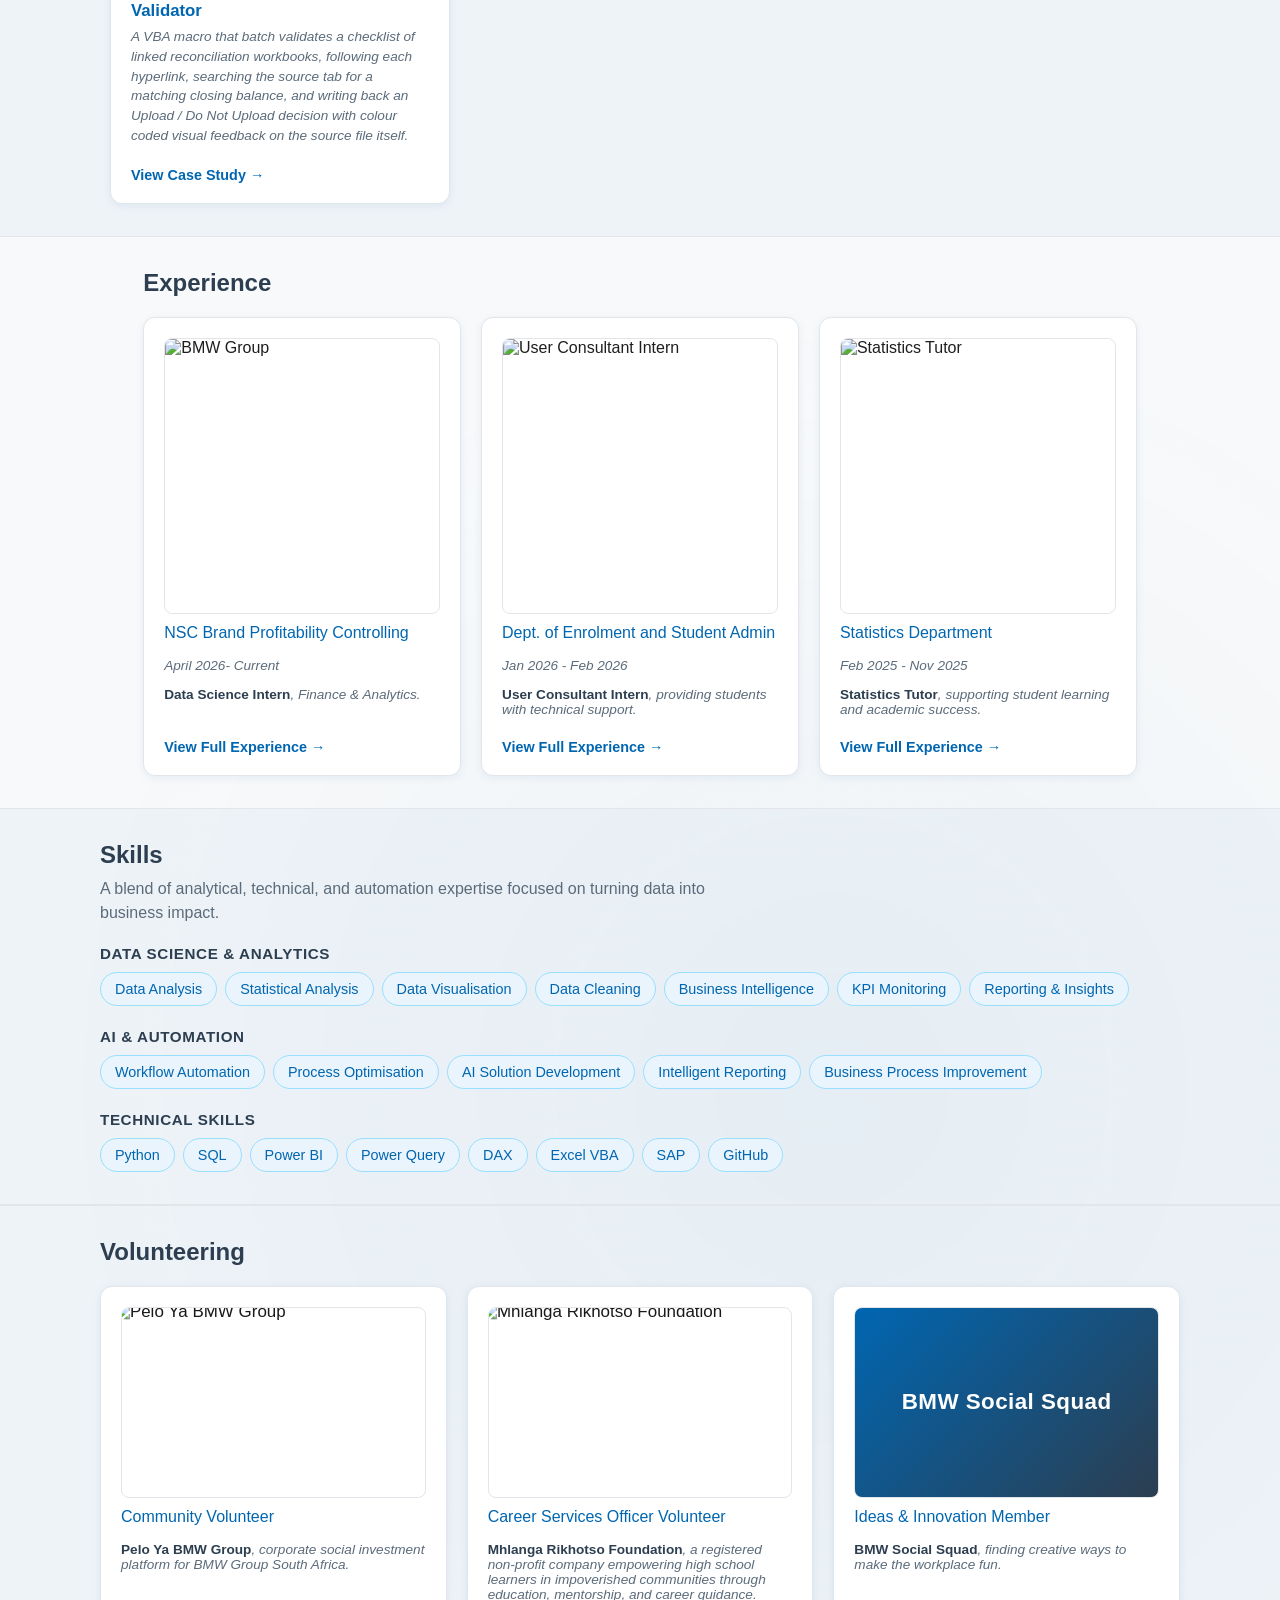
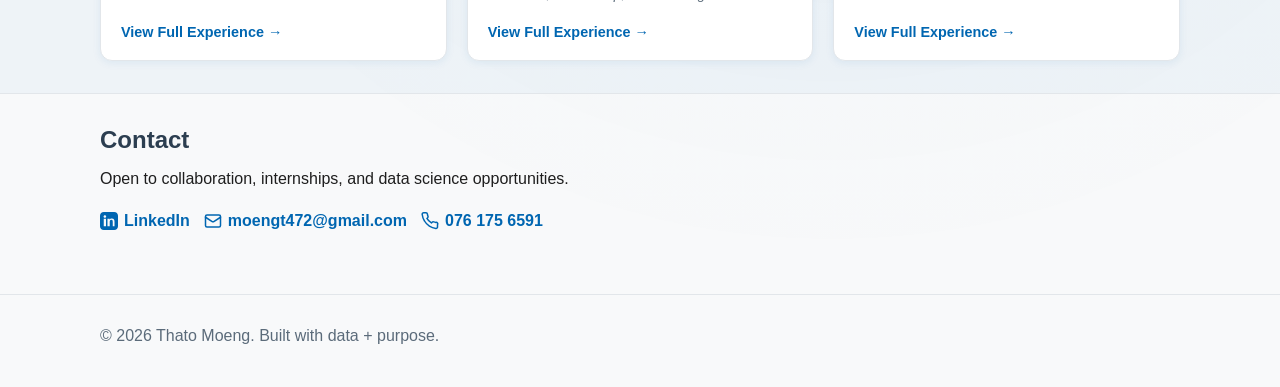
==== commit d5fa3ee2: "Add files via upload" ====
--- a/index.html
+++ b/index.html
@@ -23,7 +23,7 @@
 
     <div class="hero-content container">
       <div class="hero-text">
-        <p class="eyebrow">Data Science | Data Engineering |Data Analysis |Business Analytics </p>
+        <p class="eyebrow">Data Science | Data Engineering |Data Analytics |Business Analytics </p>
         <h1>Thato Moeng</h1>
         <p class="lead">
           Using Data and AI to Solve Real Business Problems
@@ -31,10 +31,15 @@
         <div class="hero-actions">
           <a class="btn" href="#projects">View Projects</a>
           <a class="btn secondary" href="#contact">Get in Touch</a>
+          <a class="btn secondary" href="./assets/Thato_Moeng_CV.pdf" target="_blank" rel="noopener" aria-label="View CV">
+            <svg xmlns="http://www.w3.org/2000/svg" width="16" height="16" viewBox="0 0 24 24" fill="none" stroke="currentColor" stroke-width="2" stroke-linecap="round" stroke-linejoin="round" style="vertical-align:middle;margin-right:6px;">
+              <path d="M14 2H6a2 2 0 0 0-2 2v16a2 2 0 0 0 2 2h12a2 2 0 0 0 2-2V8z"/><polyline points="14 2 14 8 20 8"/><line x1="16" y1="13" x2="8" y2="13"/><line x1="16" y1="17" x2="8" y2="17"/><polyline points="10 9 9 9 8 9"/>
+            </svg>View CV
+          </a>
         </div>
       </div>
       <div class="hero-image-wrap">
-        <img class="hero-image" src="thato-moeng.png" alt="Portrait of Thato Moeng" />
+        <img class="hero-image" src="./assets/images/thato-moeng.png" alt="Portrait of Thato Moeng" />
       </div>
     </div>
   </header>
@@ -122,7 +127,7 @@
         <div class="experience-grid">
           <article class="card experience-card-square">
             <div class="experience-cover">
-              <img src="bmwgroup.jpg" alt="BMW Group" />
+              <img src="./assets/images/bmwgroup.jpg" alt="BMW Group" />
             </div>
             <p class="meta">NSC Brand Profitability Controlling</p>
             <p class="experience-caption">April 2026- Current</p>
@@ -132,7 +137,7 @@
 
           <article class="card experience-card-square">
             <div class="experience-cover">
-              <img src="universityofpretoria.png" alt="User Consultant Intern" />
+              <img src="./assets/images/universityofpretoria.png" alt="User Consultant Intern" />
             </div>
             <p class="meta">Dept. of Enrolment and Student Admin</p>
             <p class="experience-caption">Jan 2026 - Feb 2026</p>
@@ -142,7 +147,7 @@
 
           <article class="card experience-card-square">
             <div class="experience-cover">
-              <img src="universityofpretoria.png" alt="Statistics Tutor" />
+              <img src="./assets/images/universityofpretoria.png" alt="Statistics Tutor" />
             </div>
             <p class="meta">Statistics Department</p>
             <p class="experience-caption">Feb 2025 - Nov 2025</p>
@@ -204,7 +209,7 @@
         <div class="experience-grid">
           <article class="card experience-card-square">
             <div class="experience-cover experience-cover-wide">
-              <img src="bmwpelo.jpg" alt="Pelo Ya BMW Group" />
+              <img src="./assets/images/bmwpelo.jpg" alt="Pelo Ya BMW Group" />
             </div>
             <p class="meta">Community Volunteer</p>
             <p class="experience-caption"><strong class="highlight-navy">Pelo Ya BMW Group</strong>, corporate social investment platform for BMW Group South Africa.</p>
@@ -213,7 +218,7 @@
 
           <article class="card experience-card-square">
             <div class="experience-cover experience-cover-wide">
-              <img src="mrf.jpg" alt="Mhlanga Rikhotso Foundation" />
+              <img src="./assets/images/mrf.jpg" alt="Mhlanga Rikhotso Foundation" />
             </div>
             <p class="meta">Career Services Officer Volunteer</p>
             <p class="experience-caption"><strong class="highlight-navy">Mhlanga Rikhotso Foundation</strong>, a registered non-profit company empowering high school learners in impoverished communities through education, mentorship, and career guidance.</p>
@@ -238,9 +243,21 @@
         Open to collaboration, internships, and data science opportunities.
       </p>
       <div class="contact-links">
-        <a href="#" aria-label="LinkedIn">LinkedIn</a>
-        <a href="#" aria-label="GitHub">GitHub</a>
-        <a href="mailto:moengt472@gmail.com" aria-label="Email">Email</a>
+        <a href="https://linkedin.com/in/thato-moeng-a9216a256" target="_blank" rel="noopener" aria-label="LinkedIn">
+          <svg xmlns="http://www.w3.org/2000/svg" width="18" height="18" viewBox="0 0 24 24" fill="currentColor" style="vertical-align:middle;margin-right:6px;">
+            <path d="M19 0h-14c-2.761 0-5 2.239-5 5v14c0 2.761 2.239 5 5 5h14c2.762 0 5-2.239 5-5v-14c0-2.761-2.238-5-5-5zm-11 19h-3v-10h3v10zm-1.5-11.268c-.966 0-1.75-.784-1.75-1.75s.784-1.75 1.75-1.75 1.75.784 1.75 1.75-.784 1.75-1.75 1.75zm13.5 11.268h-3v-5.604c0-1.337-.027-3.063-1.867-3.063-1.868 0-2.154 1.459-2.154 2.967v5.7h-3v-10h2.881v1.367h.041c.401-.761 1.381-1.563 2.844-1.563 3.042 0 3.604 2.002 3.604 4.604v5.592z"/>
+          </svg>LinkedIn
+        </a>
+        <a href="mailto:moengt472@gmail.com" aria-label="Email">
+          <svg xmlns="http://www.w3.org/2000/svg" width="18" height="18" viewBox="0 0 24 24" fill="none" stroke="currentColor" stroke-width="2" stroke-linecap="round" stroke-linejoin="round" style="vertical-align:middle;margin-right:6px;">
+            <rect x="2" y="4" width="20" height="16" rx="2"/><path d="m22 7-8.97 5.7a1.94 1.94 0 0 1-2.06 0L2 7"/>
+          </svg>moengt472@gmail.com
+        </a>
+        <a href="tel:+27761756591" aria-label="Phone">
+          <svg xmlns="http://www.w3.org/2000/svg" width="18" height="18" viewBox="0 0 24 24" fill="none" stroke="currentColor" stroke-width="2" stroke-linecap="round" stroke-linejoin="round" style="vertical-align:middle;margin-right:6px;">
+            <path d="M22 16.92v3a2 2 0 0 1-2.18 2 19.79 19.79 0 0 1-8.63-3.07A19.5 19.5 0 0 1 4.69 12 19.79 19.79 0 0 1 1.61 3.38 2 2 0 0 1 3.58 1h3a2 2 0 0 1 2 1.72c.127.96.361 1.903.7 2.81a2 2 0 0 1-.45 2.11L7.91 8.56a16 16 0 0 0 6 6l.92-.92a2 2 0 0 1 2.11-.45c.907.339 1.85.573 2.81.7A2 2 0 0 1 22 16.92z"/>
+          </svg>076 175 6591
+        </a>
       </div>
     </section>
   </main>
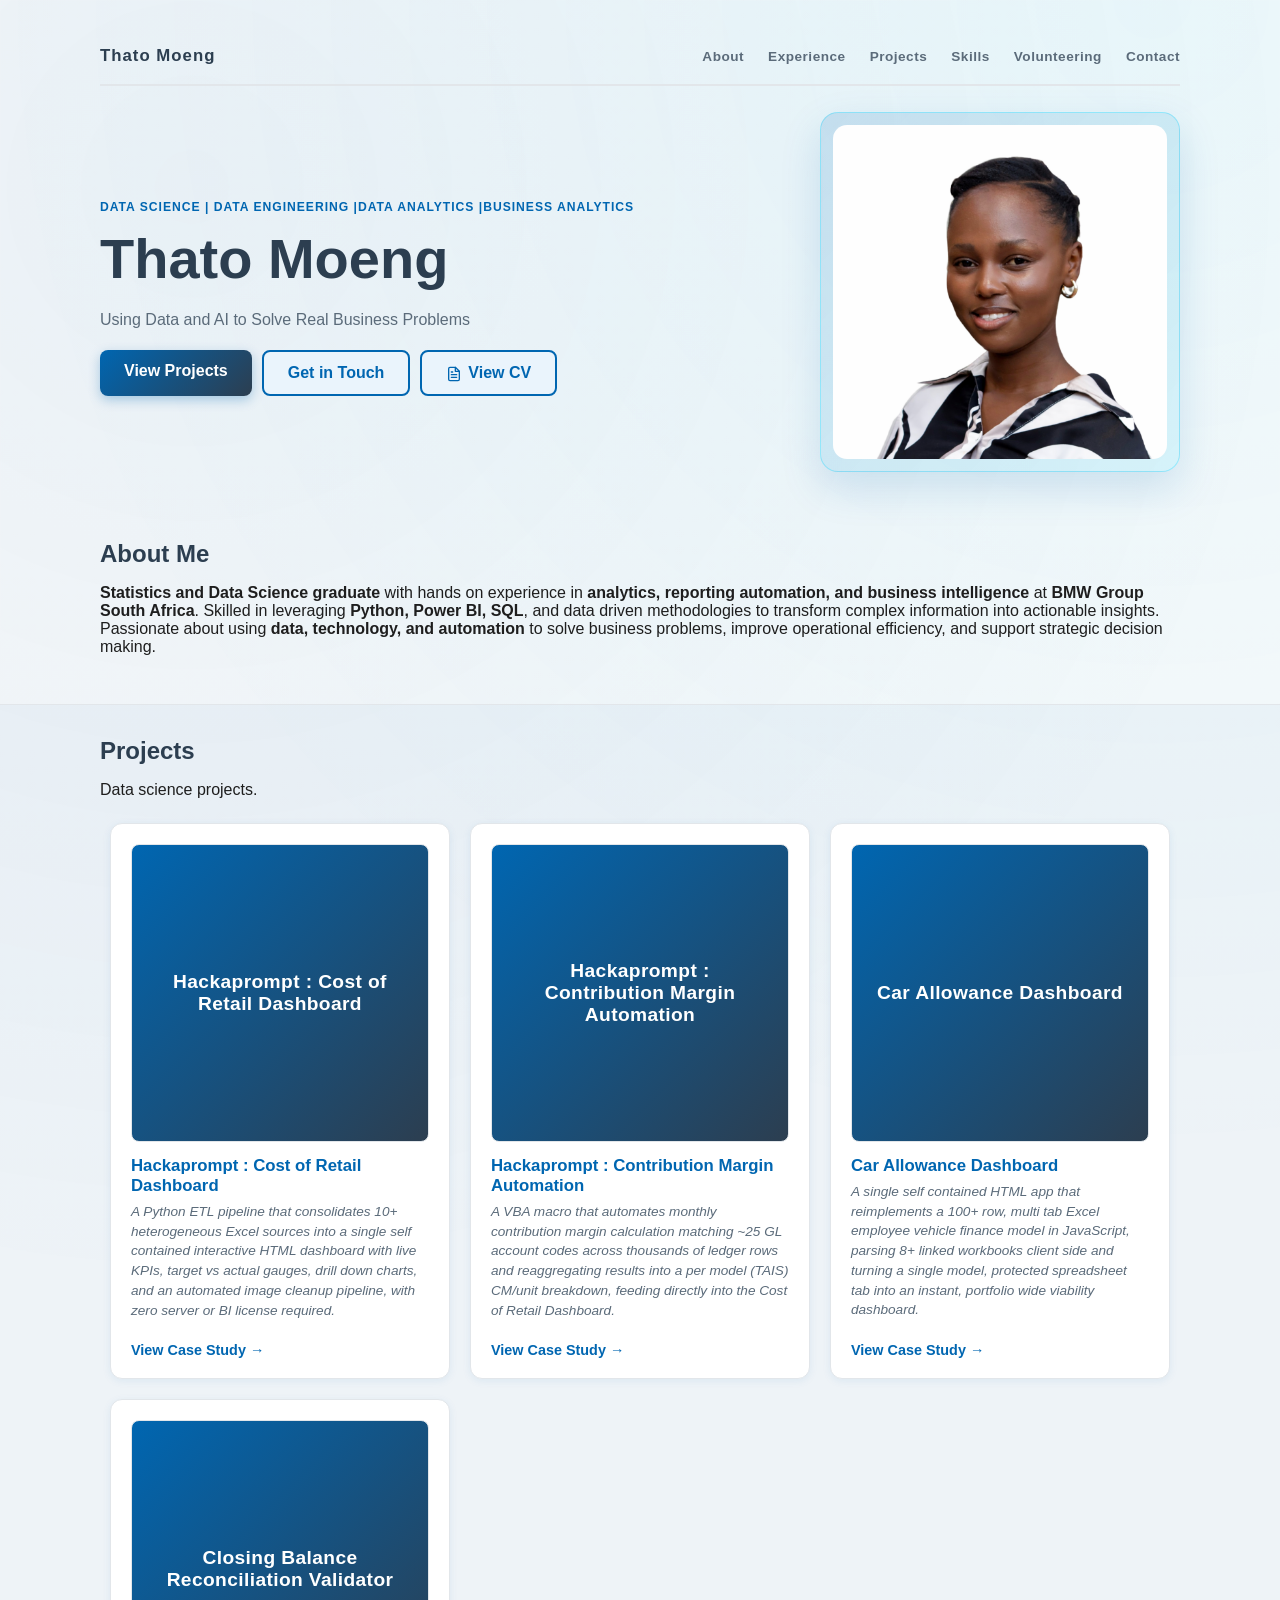
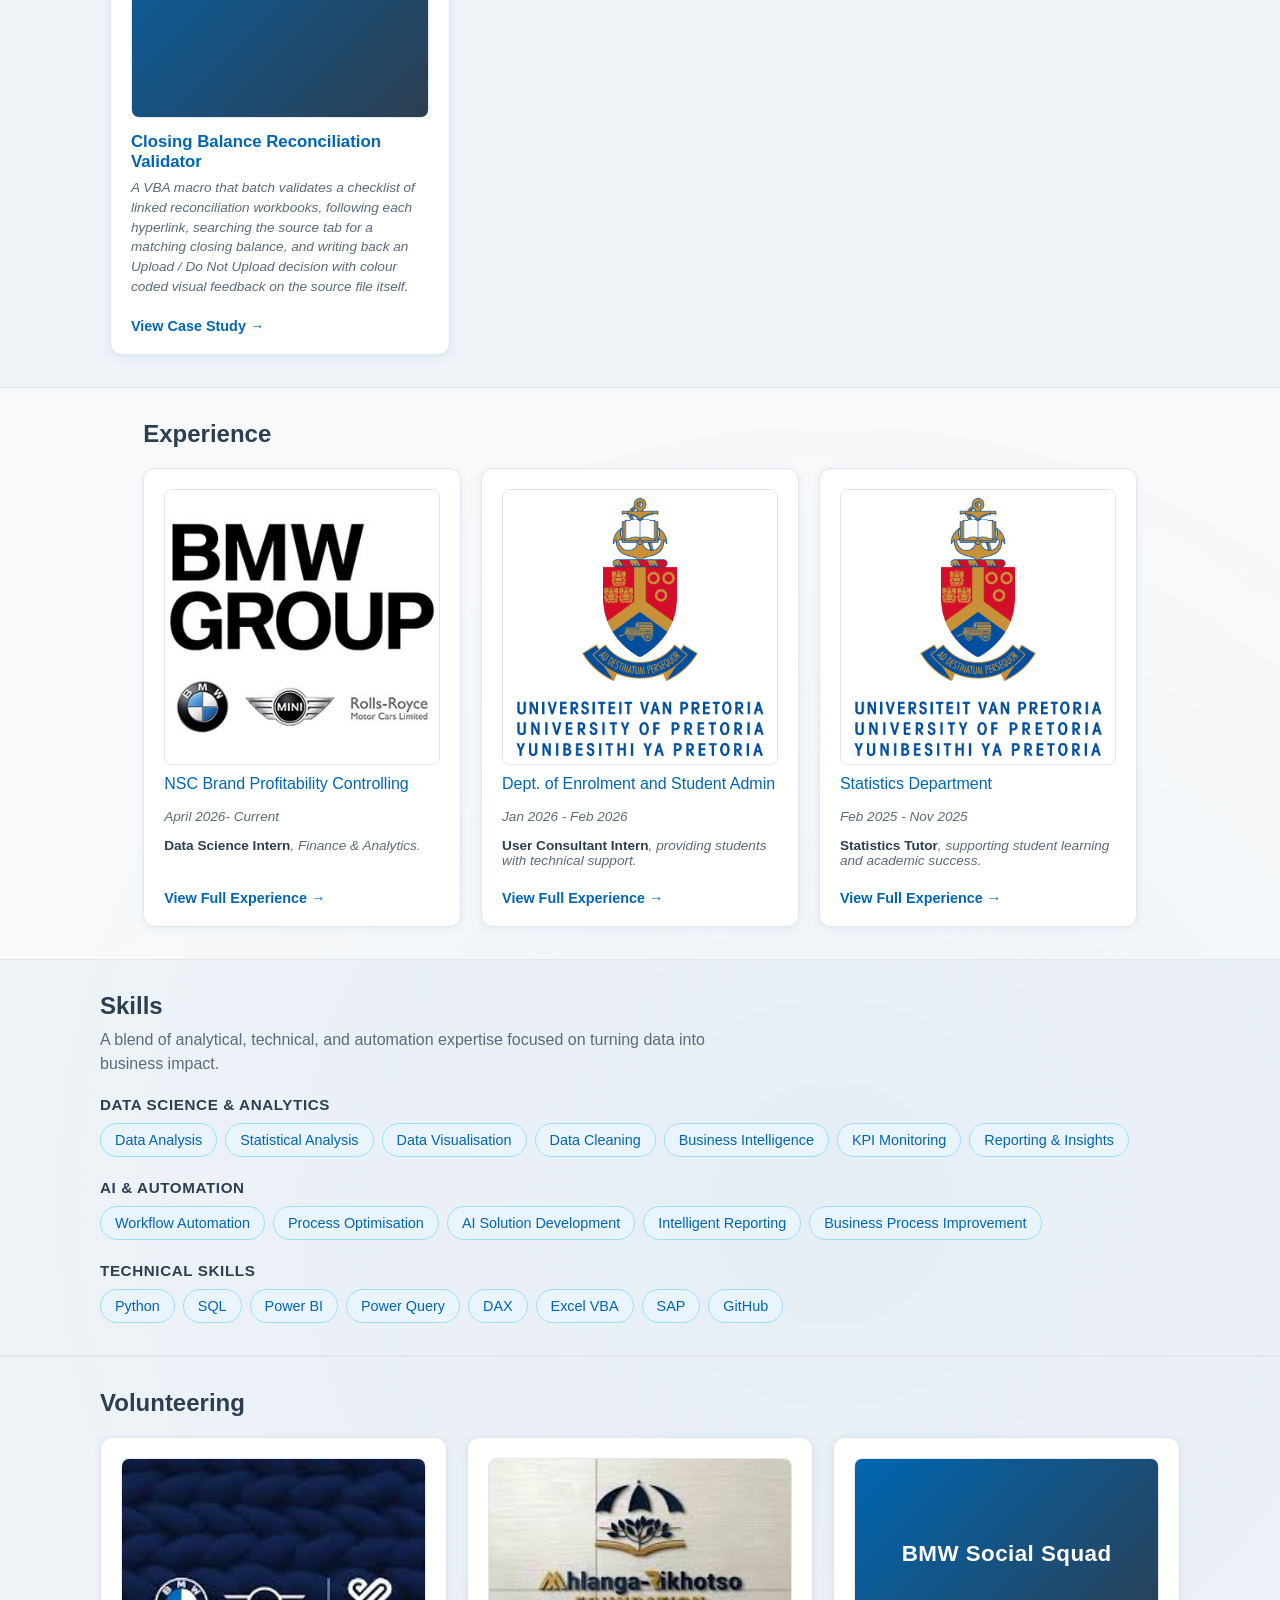
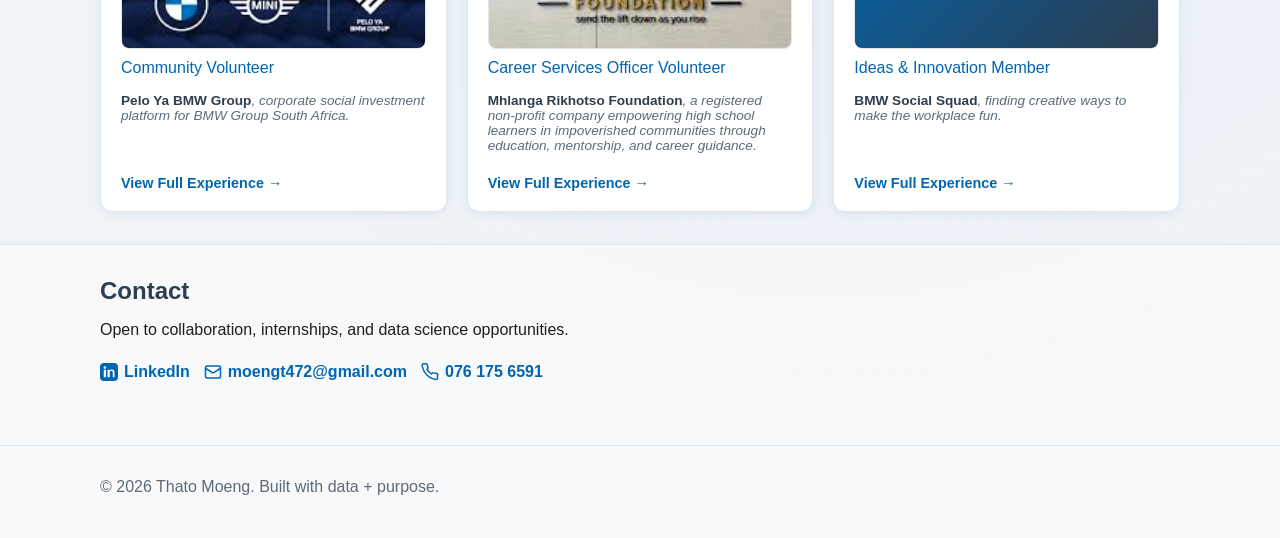
==== commit c11738c9: "Update index.html" ====
--- a/index.html
+++ b/index.html
@@ -31,7 +31,7 @@
         <div class="hero-actions">
           <a class="btn" href="#projects">View Projects</a>
           <a class="btn secondary" href="#contact">Get in Touch</a>
-          <a class="btn secondary" href="./assets/Thato_Moeng_CV.pdf" target="_blank" rel="noopener" aria-label="View CV">
+          <a class="btn secondary" href="CV_ThatoMoeng.docx" target="_blank" rel="noopener" aria-label="View CV">
             <svg xmlns="http://www.w3.org/2000/svg" width="16" height="16" viewBox="0 0 24 24" fill="none" stroke="currentColor" stroke-width="2" stroke-linecap="round" stroke-linejoin="round" style="vertical-align:middle;margin-right:6px;">
               <path d="M14 2H6a2 2 0 0 0-2 2v16a2 2 0 0 0 2 2h12a2 2 0 0 0 2-2V8z"/><polyline points="14 2 14 8 20 8"/><line x1="16" y1="13" x2="8" y2="13"/><line x1="16" y1="17" x2="8" y2="17"/><polyline points="10 9 9 9 8 9"/>
             </svg>View CV
@@ -39,7 +39,7 @@
         </div>
       </div>
       <div class="hero-image-wrap">
-        <img class="hero-image" src="./assets/images/thato-moeng.png" alt="Portrait of Thato Moeng" />
+        <img class="hero-image" src="thato-moeng.png" alt="Portrait of Thato Moeng" />
       </div>
     </div>
   </header>
@@ -127,7 +127,7 @@
         <div class="experience-grid">
           <article class="card experience-card-square">
             <div class="experience-cover">
-              <img src="./assets/images/bmwgroup.jpg" alt="BMW Group" />
+              <img src="bmwgroup.jpg" alt="BMW Group" />
             </div>
             <p class="meta">NSC Brand Profitability Controlling</p>
             <p class="experience-caption">April 2026- Current</p>
@@ -137,7 +137,7 @@
 
           <article class="card experience-card-square">
             <div class="experience-cover">
-              <img src="./assets/images/universityofpretoria.png" alt="User Consultant Intern" />
+              <img src="universityofpretoria.png" alt="User Consultant Intern" />
             </div>
             <p class="meta">Dept. of Enrolment and Student Admin</p>
             <p class="experience-caption">Jan 2026 - Feb 2026</p>
@@ -147,7 +147,7 @@
 
           <article class="card experience-card-square">
             <div class="experience-cover">
-              <img src="./assets/images/universityofpretoria.png" alt="Statistics Tutor" />
+              <img src="universityofpretoria.png" alt="Statistics Tutor" />
             </div>
             <p class="meta">Statistics Department</p>
             <p class="experience-caption">Feb 2025 - Nov 2025</p>
@@ -209,7 +209,7 @@
         <div class="experience-grid">
           <article class="card experience-card-square">
             <div class="experience-cover experience-cover-wide">
-              <img src="./assets/images/bmwpelo.jpg" alt="Pelo Ya BMW Group" />
+              <img src="bmwpelo.jpg" alt="Pelo Ya BMW Group" />
             </div>
             <p class="meta">Community Volunteer</p>
             <p class="experience-caption"><strong class="highlight-navy">Pelo Ya BMW Group</strong>, corporate social investment platform for BMW Group South Africa.</p>
@@ -218,7 +218,7 @@
 
           <article class="card experience-card-square">
             <div class="experience-cover experience-cover-wide">
-              <img src="./assets/images/mrf.jpg" alt="Mhlanga Rikhotso Foundation" />
+              <img src="mrf.jpg" alt="Mhlanga Rikhotso Foundation" />
             </div>
             <p class="meta">Career Services Officer Volunteer</p>
             <p class="experience-caption"><strong class="highlight-navy">Mhlanga Rikhotso Foundation</strong>, a registered non-profit company empowering high school learners in impoverished communities through education, mentorship, and career guidance.</p>
